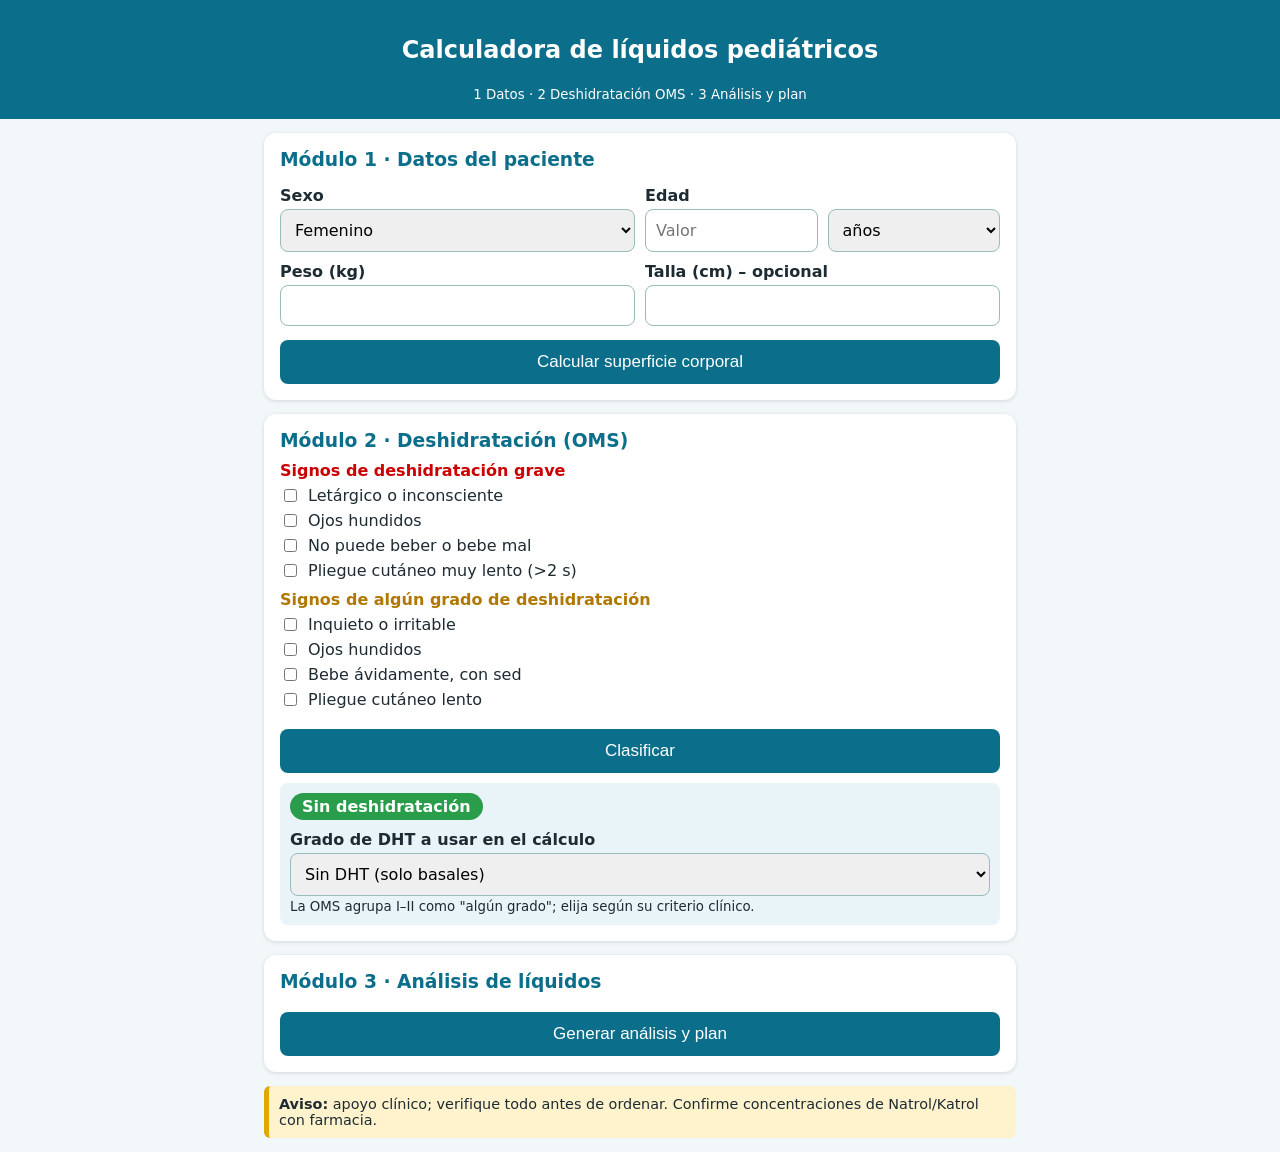
==== index.html @ 1556d532 "Rename index.html.html to index.html" ====
<!DOCTYPE html>
<html lang="es"><head><meta charset="utf-8"><meta name="viewport" content="width=device-width,initial-scale=1">
<title>Líquidos pediátricos por módulos</title>
<style>
:root{--c:#0b6e8a;--bg:#f2f7f9}*{box-sizing:border-box}
body{font-family:system-ui,Arial,sans-serif;background:var(--bg);margin:0;color:#1d2b33}
header{background:var(--c);color:#fff;padding:16px;text-align:center}
main{max-width:780px;margin:auto;padding:14px}
.card{background:#fff;border-radius:12px;padding:16px;margin-bottom:14px;box-shadow:0 1px 4px #0002}
h3{margin:0 0 6px;color:var(--c)}label{display:block;font-weight:600;margin:10px 0 4px}
input,select,textarea{width:100%;padding:10px;border:1px solid #9bb;border-radius:8px;font-size:16px;font-family:inherit}
textarea{min-height:130px}
.row{display:grid;grid-template-columns:1fr 1fr;gap:10px}
button{margin-top:14px;width:100%;padding:12px;background:var(--c);color:#fff;border:0;border-radius:8px;font-size:17px;cursor:pointer}
table{width:100%;border-collapse:collapse;margin-top:8px}td,th{padding:7px;border-bottom:1px solid #dde;text-align:left}
.big{font-size:1.2em;font-weight:700;color:var(--c)}
.chk{display:flex;gap:8px;align-items:center;font-weight:400;margin:6px 0}.chk input{width:auto}
.warn{background:#fff3cd;border-left:5px solid #e0a800;padding:10px;border-radius:6px;margin-top:8px;font-size:.9em}
.alert{background:#fde2e2;border-left:5px solid #c00;padding:10px;border-radius:6px;margin-top:8px}
.res{margin-top:10px;padding:10px;background:#e8f4f8;border-radius:8px}
.pill{display:inline-block;padding:4px 12px;border-radius:20px;color:#fff;font-weight:700}
</style></head><body>
<header><h2>Calculadora de líquidos pediátricos</h2><small>1 Datos · 2 Deshidratación OMS · 3 Análisis y plan</small></header>
<main>
<noscript><div class="alert">JavaScript está desactivado. Abra el archivo en Chrome o Safari.</div></noscript>
<div class="warn" id="js">Si este aviso no desaparece, JavaScript no está corriendo: abra el archivo en Chrome/Safari (no desde la vista previa de WhatsApp o Drive).</div>

<div class="card" id="m1"><h3>Módulo 1 · Datos del paciente</h3>
<div class="row"><div><label>Sexo</label><select id="sexo"><option>Femenino</option><option>Masculino</option></select></div>
<div><label>Edad</label><div class="row"><input id="edad" type="number" min="0" step="any" inputmode="decimal" placeholder="Valor"><select id="uni"><option value="a">años</option><option value="m">meses</option><option value="d">días</option></select></div></div></div>
<div class="row"><div><label>Peso (kg)</label><input id="peso" type="number" step="any" inputmode="decimal"></div>
<div><label>Talla (cm) – opcional</label><input id="talla" type="number" step="any" inputmode="decimal"></div></div>
<button type="button" onclick="m1()">Calcular superficie corporal</button><div id="o1"></div></div>

<div class="card" id="m2"><h3>Módulo 2 · Deshidratación (OMS)</h3>
<label style="color:#c00">Signos de deshidratación grave</label>
<label class="chk"><input type="checkbox" class="g"> Letárgico o inconsciente</label>
<label class="chk"><input type="checkbox" class="g"> Ojos hundidos</label>
<label class="chk"><input type="checkbox" class="g"> No puede beber o bebe mal</label>
<label class="chk"><input type="checkbox" class="g"> Pliegue cutáneo muy lento (&gt;2 s)</label>
<label style="color:#b07800">Signos de algún grado de deshidratación</label>
<label class="chk"><input type="checkbox" class="a"> Inquieto o irritable</label>
<label class="chk"><input type="checkbox" class="a"> Ojos hundidos</label>
<label class="chk"><input type="checkbox" class="a"> Bebe ávidamente, con sed</label>
<label class="chk"><input type="checkbox" class="a"> Pliegue cutáneo lento</label>
<button type="button" onclick="m2()">Clasificar</button><div id="o2"></div></div>

<div class="card" id="m3"><h3>Módulo 3 · Análisis de líquidos</h3>
<button type="button" onclick="m3()">Generar análisis y plan</button><div id="o3"></div></div>

<div class="warn"><b>Aviso:</b> apoyo clínico; verifique todo antes de ordenar. Confirme concentraciones de Natrol/Katrol con farmacia.</div>
</main>
<script>
const $=i=>document.getElementById(i);
const f=(x,d=0)=>x.toLocaleString('es-CO',{maximumFractionDigits:d,minimumFractionDigits:d});
const R=Math.round;
let P={};
const num=id=>parseFloat(String($(id).value).replace(',','.'));
const hs=p=>p<=10?p*100:p<=20?1000+(p-10)*50:1500+(p-20)*20;
function m1(){
 const p=num('peso'),e=num('edad'),t=num('talla');
 if(!(p>0)||!(e>=0)){$('o1').innerHTML='<div class="alert">Ingrese edad y peso válidos.</div>';return false}
 const u=$('uni').value;
 const dias=u==='d'?e:u==='m'?e*30.4375:e*365.25;
 const meses=dias/30.4375;
 const sc=t>0?Math.sqrt(p*t/3600):(p*4+7)/(p+90);
 const edadTxt=f(e,1)+(u==='d'?' días':u==='m'?' meses':' años');
 P={sexo:$('sexo').value,dias,meses,p,sc,edadTxt};
 $('o1').innerHTML='<div class="res">'+P.sexo+' · '+edadTxt+' · '+f(p,2)+' kg<br>Superficie corporal: <span class="big">'+f(sc,2)+' m²</span> <small>('+(t>0?'Mosteller':'(peso×4+7)/(peso+90)')+')</small></div>';
 return true}
function m2(){
 const g=[...document.querySelectorAll('.g')].filter(x=>x.checked).length;
 const a=[...document.querySelectorAll('.a')].filter(x=>x.checked).length;
 let cat,col,sel;
 if(g>=2){cat='Deshidratación grave';col='#c00';sel=3}
 else if(a>=2){cat='Algún grado de deshidratación';col='#e0a800';sel=1}
 else{cat='Sin deshidratación';col='#2a9d4b';sel=0}
 const prev=$('dht')?parseInt($('dht').value):null;
 $('o2').innerHTML='<div class="res"><span class="pill" style="background:'+col+'">'+cat+'</span>'+
 '<label>Grado de DHT a usar en el cálculo</label><select id="dht">'+
 ['Sin DHT (solo basales)','DHT I (leve)','DHT II (moderada)','DHT III (grave)'].map((t,i)=>'<option value="'+i+'"'+(i===sel?' selected':'')+'>'+t+'</option>').join('')+
 '</select><small>La OMS agrupa I–II como "algún grado"; elija según su criterio clínico.</small></div>'}
function soluciones(){
 const d=P.dias,m=P.meses;
 if(d<3)return {nom:'DAD 10 %',txt:'DAD 10 %',bolo:'solución salina 0,9 %'};
 if(d<=28)return {nom:'DAD 10 %',txt:'DAD 10 % 100 cc + Natrol 2 cc + Katrol 1 cc',bolo:'solución salina 0,9 %'};
 if(m<3)return {nom:'DAD 5 %',txt:'DAD 5 % 500 cc + Natrol 10 cc + Katrol 5 cc',bolo:'solución salina 0,9 %'};
 if(m<72)return {nom:'DAD 5 %',txt:'DAD 5 % 500 cc + Natrol 20 cc + Katrol 5 cc',bolo:'solución salina 0,9 %'};
 const s=$('sol6')?$('sol6').value:'Lactato de Ringer';
 return {nom:s,txt:s,bolo:s}}
function m3(){
 if(!m1())return;
 if(!$('dht'))m2();
 const dht=parseInt($('dht').value),p=P.p,sc=P.sc;
 const grande=p>30;
 const basalDia=grande?1500*sc:hs(p);
 const basalH=R(basalDia/24);
 const tabla=p<12?[50,100,150]:[30,60,90];
 const defTot=dht===0?0:(grande?[500,1000,1500][dht-1]*sc:tabla[dht-1]*p);
 const bolo=dht===3?R(20*p):0;
 const defRest=Math.max(defTot-bolo,0);
 const mitad=defRest/2,r8=R(mitad/8),r16=R(mitad/16);
 const v8=r8+basalH,v16=r16+basalH;
 const S=soluciones();
 const sel6=P.meses>=72?'<label>Solución (&gt;6 años)</label><select id="sol6" onchange="m3()"><option'+(S.nom==='Lactato de Ringer'?' selected':'')+'>Lactato de Ringer</option><option'+(S.nom==='SSN 0,9 %'?' selected':'')+'>SSN 0,9 %</option></select>':'';
 let h=sel6+'<div class="res"><b>'+P.sexo+', '+P.edadTxt+', '+f(p,2)+' kg, SC '+f(sc,2)+' m²</b></div>';
 h+='<h4>Cálculo</h4><table><tr><td>Basales ('+(grande?'1.500 × SC':'Holliday-Segar')+')</td><td>'+f(basalDia)+' cc/día → <b>'+basalH+' cc/h</b></td></tr>';
 if(dht>0){
  h+='<tr><td>Déficit total ('+(grande?[500,1000,1500][dht-1]+' × SC':tabla[dht-1]+' cc/kg')+')</td><td><b>'+f(defTot)+' cc</b></td></tr>';
  if(bolo)h+='<tr><td>Bolo (20 cc/kg)</td><td><b>'+bolo+' cc</b> → déficit restante '+f(defRest)+' cc</td></tr>';
  h+='<tr><td>Déficit ÷ 2</td><td>'+f(mitad)+' cc en 8 h (<b>'+r8+'</b> cc/h) y '+f(mitad)+' cc en 16 h (<b>'+r16+'</b> cc/h)</td></tr>'+
  '<tr><td>Basal + déficit</td><td>Primeras 8 h: <b>'+v8+' cc/h</b> · Siguientes 16 h: <b>'+v16+' cc/h</b></td></tr>'}
 h+='</table>';
 const ini=bolo?'Administrar bolo de '+bolo+' cc de '+S.bolo+' y posteriormente iniciar infusión de ':'Administrar infusión de ';
 let plan=dht===0?'Administrar infusión de '+S.txt+' a razón de '+basalH+' cc/hora (líquidos basales).':ini+S.txt+' a razón de '+v8+' cc/hora las primeras 8 horas y luego continuar a '+v16+' cc/hora las 16 horas restantes.';
 if(P.dias<=28)plan+=' Paciente neonato: vigilar glucometría y balance hídrico.';
 h+='<h4>Plan (copiar y pegar)</h4><textarea id="plan">'+plan+'</textarea><button type="button" onclick="cp()">Copiar plan</button>';
 if(P.dias<=28)h+='<div class="alert">Neonato: ajuste individualmente la tabla de déficit y los volúmenes.</div>';
 if(!grande&&p>=11.5&&p<=12.5)h+='<div class="alert">Peso cercano a 12 kg: verifique qué columna aplica. Se usó '+(p<12?'&lt;12 kg':'&gt;12 kg')+'.</div>';
 $('o3').innerHTML=h}
function cp(){const t=$('plan');t.select();try{navigator.clipboard.writeText(t.value)}catch(e){document.execCommand('copy')}}
window.addEventListener('load',()=>{$('js').style.display='none';m2()});
</script></body></html>
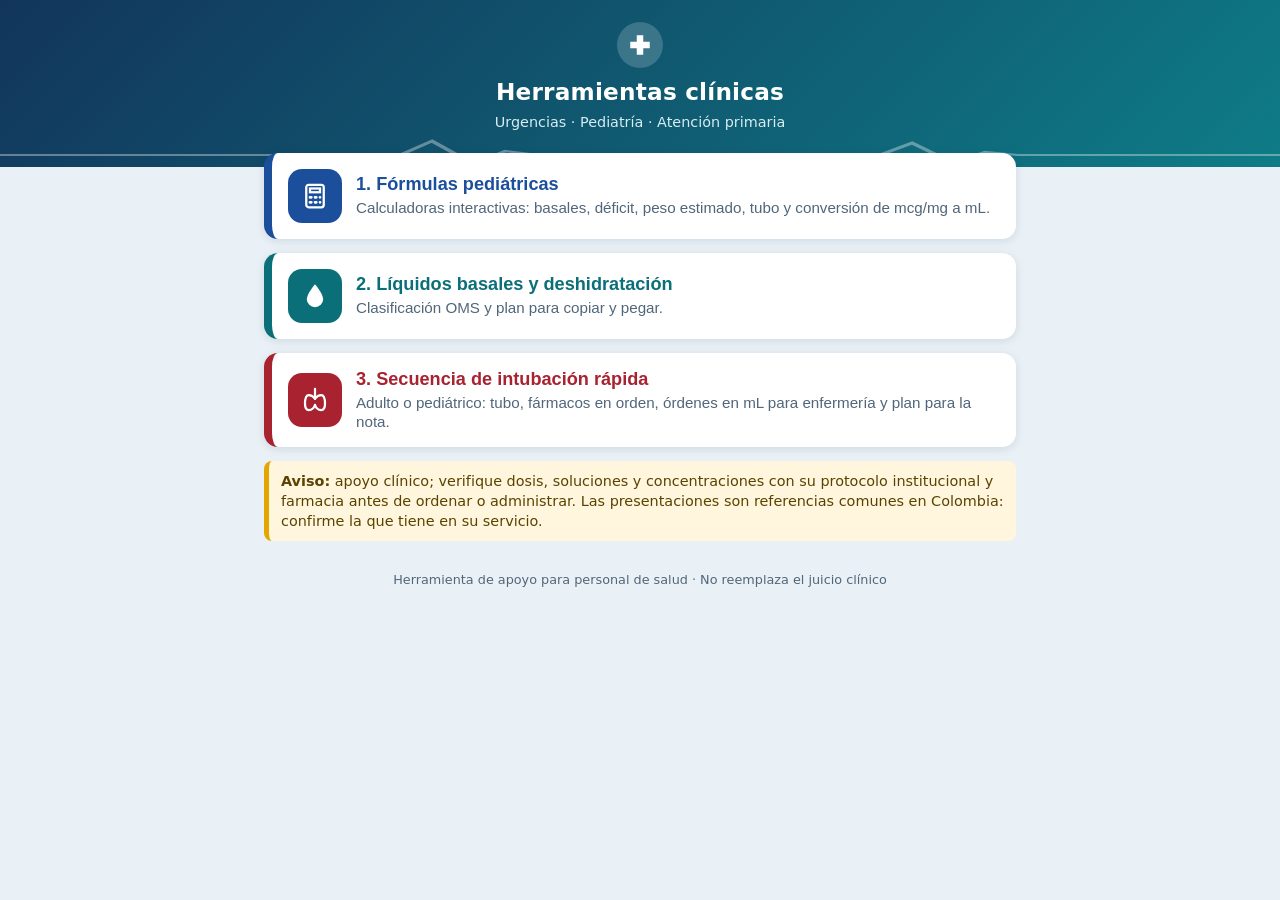
==== commit ad1eba13: "Nueva versión: inicio por módulos, fórmulas interactivas, secuencia de intubación rápida con órdenes" ====
--- a/index.html
+++ b/index.html
@@ -1,38 +1,111 @@
 <!DOCTYPE html>
 <html lang="es"><head><meta charset="utf-8"><meta name="viewport" content="width=device-width,initial-scale=1">
-<title>Líquidos pediátricos por módulos</title>
+<title>Herramientas clínicas · Urgencias</title>
 <style>
-:root{--c:#0b6e8a;--bg:#f2f7f9}*{box-sizing:border-box}
-body{font-family:system-ui,Arial,sans-serif;background:var(--bg);margin:0;color:#1d2b33}
-header{background:var(--c);color:#fff;padding:16px;text-align:center}
-main{max-width:780px;margin:auto;padding:14px}
-.card{background:#fff;border-radius:12px;padding:16px;margin-bottom:14px;box-shadow:0 1px 4px #0002}
-h3{margin:0 0 6px;color:var(--c)}label{display:block;font-weight:600;margin:10px 0 4px}
-input,select,textarea{width:100%;padding:10px;border:1px solid #9bb;border-radius:8px;font-size:16px;font-family:inherit}
+:root{--c:#12355b;--c2:#0e7c86;--ink:#16293b;--mut:#51667a;--line:#d9e4ec;--bg:#eaf1f6}
+body.t-home{--c:#12355b;--c2:#0e7c86}
+body.t-formulas{--c:#1b4f9c;--c2:#2f8fd6}
+body.t-liquidos{--c:#0b6f7a;--c2:#17a8a2}
+body.t-sir{--c:#a82230;--c2:#dc4a3f}
+*{box-sizing:border-box}
+body{font-family:system-ui,-apple-system,"Segoe UI",Roboto,Arial,sans-serif;background:var(--bg);margin:0;color:var(--ink);line-height:1.4}
+header{position:relative;overflow:hidden;background:linear-gradient(135deg,var(--c) 0%,var(--c2) 100%);color:#fff;padding:22px 16px 34px;text-align:center;transition:background .3s}
+header h2{margin:0;font-size:1.45em;letter-spacing:.2px}
+header .sub{display:block;margin-top:4px;color:#d7ecf3;font-size:.9em}
+header .logo{display:inline-flex;align-items:center;justify-content:center;width:46px;height:46px;border-radius:50%;background:rgba(255,255,255,.18);margin-bottom:8px}
+header svg.ecg{position:absolute;left:0;right:0;bottom:0;width:100%;height:30px;opacity:.35}
+main{max-width:780px;margin:-14px auto 0;padding:0 14px 24px;position:relative}
+.card{background:#fff;border-radius:14px;padding:16px;margin-bottom:14px;box-shadow:0 2px 10px #12355b1a;border-top:4px solid var(--c)}
+h3{margin:0 0 8px;color:var(--c);font-size:1.12em}h4{margin:16px 0 6px;color:var(--c);border-bottom:2px solid var(--line);padding-bottom:4px}
+label{display:block;font-weight:600;margin:10px 0 4px;font-size:.93em;color:var(--ink)}
+input,select,textarea{width:100%;padding:11px;border:1.5px solid #b9cad8;border-radius:10px;font-size:16px;font-family:inherit;background:#fbfdff;color:var(--ink)}
+input:focus,select:focus,textarea:focus{outline:none;border-color:var(--c2);box-shadow:0 0 0 3px #17a8a233}
 textarea{min-height:130px}
 .row{display:grid;grid-template-columns:1fr 1fr;gap:10px}
-button{margin-top:14px;width:100%;padding:12px;background:var(--c);color:#fff;border:0;border-radius:8px;font-size:17px;cursor:pointer}
-table{width:100%;border-collapse:collapse;margin-top:8px}td,th{padding:7px;border-bottom:1px solid #dde;text-align:left}
+button{margin-top:14px;width:100%;padding:13px;background:linear-gradient(135deg,var(--c),var(--c2));color:#fff;border:0;border-radius:10px;font-size:16.5px;font-weight:600;cursor:pointer;box-shadow:0 2px 6px #0003}
+button:active{transform:translateY(1px)}
+button.back{background:#fff;color:var(--c);border:2px solid var(--c);margin:0 0 12px;box-shadow:none;font-weight:600}
+table{width:100%;border-collapse:collapse;margin-top:8px;font-size:.96em}td,th{padding:8px;border-bottom:1px solid var(--line);text-align:left;vertical-align:top}
+tr:nth-child(even) td{background:#f6fafd}th{background:#eef4f9;color:var(--c)}
 .big{font-size:1.2em;font-weight:700;color:var(--c)}
 .chk{display:flex;gap:8px;align-items:center;font-weight:400;margin:6px 0}.chk input{width:auto}
-.warn{background:#fff3cd;border-left:5px solid #e0a800;padding:10px;border-radius:6px;margin-top:8px;font-size:.9em}
-.alert{background:#fde2e2;border-left:5px solid #c00;padding:10px;border-radius:6px;margin-top:8px}
-.res{margin-top:10px;padding:10px;background:#e8f4f8;border-radius:8px}
-.pill{display:inline-block;padding:4px 12px;border-radius:20px;color:#fff;font-weight:700}
-</style></head><body>
-<header><h2>Calculadora de líquidos pediátricos</h2><small>1 Datos · 2 Deshidratación OMS · 3 Análisis y plan</small></header>
+.warn{background:#fff6dd;border-left:5px solid #e3a600;padding:10px 12px;border-radius:8px;margin-top:8px;font-size:.9em;color:#5a4300}
+.alert{background:#fde8e8;border-left:5px solid #c62828;padding:10px 12px;border-radius:8px;margin-top:8px}
+.res{margin-top:10px;padding:11px;background:#eaf3f9;background:color-mix(in srgb,var(--c) 7%,white);border:1px solid var(--line);border-radius:10px}
+.pill{display:inline-block;padding:4px 12px;border-radius:20px;color:#fff;font-weight:700;letter-spacing:.3px}
+.view{display:none}.view.on{display:block}
+.tile{display:flex;gap:14px;align-items:center;width:100%;text-align:left;background:#fff;color:var(--ink);border:0;border-radius:14px;padding:16px;margin:0 0 14px;box-shadow:0 2px 10px #12355b1f;border-left:8px solid var(--tc)}
+.tile .ic{flex:0 0 54px;height:54px;border-radius:14px;background:var(--tc);display:flex;align-items:center;justify-content:center}
+.tile b{display:block;font-size:1.1em;color:var(--tc);margin-bottom:3px}.tile span{font-size:.92em;color:var(--mut);font-weight:400}
+.tile.t1{--tc:#1b4f9c}.tile.t2{--tc:#0b6f7a}.tile.t3{--tc:#a82230}
+.drug{border:1.5px solid var(--line);border-radius:12px;padding:12px;margin:10px 0;background:#fcfeff}
+.ml{font-size:1.15em;font-weight:700;color:var(--c)}
+.ord{margin-top:6px;padding:9px 10px;background:#fff;border-left:4px solid var(--c2);border-radius:8px;font-size:.95em;box-shadow:0 1px 3px #0001}
+.refs{font-size:.88em;color:#345}.refs li{margin-bottom:6px}
+small{color:var(--mut)}.out{margin-top:8px}
+footer{text-align:center;color:var(--mut);font-size:.8em;padding:6px 14px 22px}
+</style></head><body class="t-home">
+<header>
+<div class="logo"><svg width="26" height="26" viewBox="0 0 24 24" fill="#fff"><path d="M9 3h6v6h6v6h-6v6H9v-6H3V9h6z"/></svg></div>
+<h2>Herramientas clínicas</h2><span class="sub">Urgencias · Pediatría · Atención primaria</span>
+<svg class="ecg" viewBox="0 0 400 30" preserveAspectRatio="none"><path d="M0 18 H110 L125 18 L135 4 L148 27 L158 14 L168 18 H260 L275 18 L285 6 L298 26 L308 15 L318 18 H400" fill="none" stroke="#fff" stroke-width="2"/></svg>
+</header>
 <main>
 <noscript><div class="alert">JavaScript está desactivado. Abra el archivo en Chrome o Safari.</div></noscript>
-<div class="warn" id="js">Si este aviso no desaparece, JavaScript no está corriendo: abra el archivo en Chrome/Safari (no desde la vista previa de WhatsApp o Drive).</div>
-
-<div class="card" id="m1"><h3>Módulo 1 · Datos del paciente</h3>
+<div class="warn" id="js">Si este aviso no desaparece, JavaScript no está corriendo: abra el enlace en Chrome/Safari (no desde la vista previa de WhatsApp o Drive).</div>
+<div class="view on" id="v-home">
+<button class="tile t1" type="button" onclick="ir('formulas')"><div class="ic"><svg width="30" height="30" viewBox="0 0 24 24" fill="none" stroke="#fff" stroke-width="1.8"><rect x="5" y="3" width="14" height="18" rx="2"/><rect x="8" y="6" width="8" height="3"/><path d="M8 13h1M12 13h1M16 13h0M8 17h1M12 17h1M16 17h0" stroke-linecap="round" stroke-width="2.2"/></svg></div><div><b>1. Fórmulas pediátricas</b><span>Calculadoras interactivas: basales, déficit, peso estimado, tubo y conversión de mcg/mg a mL.</span></div></button>
+<button class="tile t2" type="button" onclick="ir('liquidos')"><div class="ic"><svg width="30" height="30" viewBox="0 0 24 24" fill="#fff"><path d="M12 2.5C12 2.5 5.5 10 5.5 14.5a6.5 6.5 0 0013 0C18.5 10 12 2.5 12 2.5z"/></svg></div><div><b>2. Líquidos basales y deshidratación</b><span>Clasificación OMS y plan para copiar y pegar.</span></div></button>
+<button class="tile t3" type="button" onclick="ir('sir')"><div class="ic"><svg width="30" height="30" viewBox="0 0 24 24" fill="none" stroke="#fff" stroke-width="1.8" stroke-linecap="round"><path d="M12 3v8"/><path d="M12 11c-1-1.5-3-3-5-3-2 0-3 3-3 7 0 3 1 5 3 5 2 0 4-1 5-4"/><path d="M12 11c1-1.5 3-3 5-3 2 0 3 3 3 7 0 3-1 5-3 5-2 0-4-1-5-4"/></svg></div><div><b>3. Secuencia de intubación rápida</b><span>Adulto o pediátrico: tubo, fármacos en orden, órdenes en mL para enfermería y plan para la nota.</span></div></button>
+</div>
+
+<div class="view" id="v-formulas">
+<button class="back" type="button" onclick="ir('home')">← Volver al inicio</button>
+
+<div class="card"><h3>Líquidos basales y superficie corporal</h3>
+<p><small>Holliday-Segar hasta 30 kg; más de 30 kg: 1.500 × SCT ÷ 24. SCT: Mosteller con talla; sin talla (peso×4+7)/(peso+90).</small></p>
+<div class="row"><div><label>Peso (kg)</label><input id="f1_p" type="number" step="any" inputmode="decimal" oninput="fBas()"></div>
+<div><label>Talla (cm) – opcional</label><input id="f1_t" type="number" step="any" inputmode="decimal" oninput="fBas()"></div></div>
+<div class="out" id="f1_o"></div></div>
+
+<div class="card"><h3>Déficit por deshidratación</h3>
+<p><small>Menos de 12 kg: 50/100/150 cc/kg. 12 a 30 kg: 30/60/90 cc/kg. Más de 30 kg: 500/1.000/1.500 × SCT. DHT III: bolo 20 cc/kg que se resta del déficit.</small></p>
+<div class="row"><div><label>Peso (kg)</label><input id="f2_p" type="number" step="any" inputmode="decimal" oninput="fDef()"></div>
+<div><label>Grado</label><select id="f2_d" onchange="fDef()"><option value="1">DHT I</option><option value="2">DHT II</option><option value="3">DHT III</option></select></div></div>
+<label>Talla (cm) – opcional, solo para más de 30 kg</label><input id="f2_t" type="number" step="any" inputmode="decimal" oninput="fDef()">
+<div class="out" id="f2_o"></div></div>
+
+<div class="card"><h3>Peso estimado por edad</h3>
+<p><small>(Edad en años × 3) + 3. Es solo una estimación: pese al paciente apenas sea posible.</small></p>
+<label>Edad (años)</label><input id="f3_e" type="number" step="any" inputmode="decimal" oninput="fPeso()">
+<div class="out" id="f3_o"></div></div>
+
+<div class="card"><h3>Tubo endotraqueal pediátrico</h3>
+<p><small>Neonato a 6 meses: 3,5 (con balón 3,0). 6 a 18 meses: 4,0 (con balón 3,5). Mayores: sin balón edad/4 + 4; con balón edad/4 + 3 (menores de 2 años) o + 3,5. Profundidad: DI × 3.</small></p>
+<div class="row"><div><label>Edad</label><div class="row"><input id="f4_e" type="number" step="any" inputmode="decimal" oninput="fTubo()"><select id="f4_u" onchange="fTubo()"><option value="a">años</option><option value="m">meses</option><option value="d">días</option></select></div></div>
+<div><label>Peso (kg) – opcional</label><input id="f4_p" type="number" step="any" inputmode="decimal" oninput="fTubo()"></div></div>
+<div class="out" id="f4_o"></div></div>
+
+<div class="card"><h3>Convertidor: dosis a mL</h3>
+<p><small>1 mg = 1.000 mcg · 1 g = 1.000 mg · 1 % = 10 mg/mL. Escriba la dosis que necesita y lo que dice la ampolla.</small></p>
+<label>Dosis a administrar</label>
+<div class="row"><input id="f5_c" type="number" step="any" inputmode="decimal" oninput="fConv()"><select id="f5_cu" onchange="fConv()"><option value="mcg">mcg</option><option value="mg" selected>mg</option><option value="g">g</option></select></div>
+<label>La ampolla o frasco contiene</label>
+<div class="row"><div class="row"><input id="f5_t" type="number" step="any" inputmode="decimal" oninput="fConv()"><select id="f5_tu" onchange="fConv()"><option value="mcg">mcg</option><option value="mg" selected>mg</option><option value="g">g</option></select></div>
+<div><input id="f5_v" type="number" step="any" inputmode="decimal" placeholder="en cuántos mL" oninput="fConv()"></div></div>
+<div class="out" id="f5_o"></div></div>
+</div>
+
+<div class="view" id="v-liquidos">
+<button class="back" type="button" onclick="ir('home')">← Volver al inicio</button>
+<div class="card" id="c1"><h3>Módulo 1 · Datos del paciente</h3>
 <div class="row"><div><label>Sexo</label><select id="sexo"><option>Femenino</option><option>Masculino</option></select></div>
 <div><label>Edad</label><div class="row"><input id="edad" type="number" min="0" step="any" inputmode="decimal" placeholder="Valor"><select id="uni"><option value="a">años</option><option value="m">meses</option><option value="d">días</option></select></div></div></div>
 <div class="row"><div><label>Peso (kg)</label><input id="peso" type="number" step="any" inputmode="decimal"></div>
 <div><label>Talla (cm) – opcional</label><input id="talla" type="number" step="any" inputmode="decimal"></div></div>
-<button type="button" onclick="m1()">Calcular superficie corporal</button><div id="o1"></div></div>
-
-<div class="card" id="m2"><h3>Módulo 2 · Deshidratación (OMS)</h3>
+<button type="button" onclick="liq1()">Calcular superficie corporal</button><div id="o1"></div></div>
+
+<div class="card" id="c2"><h3>Módulo 2 · Deshidratación (OMS)</h3>
 <label style="color:#c00">Signos de deshidratación grave</label>
 <label class="chk"><input type="checkbox" class="g"> Letárgico o inconsciente</label>
 <label class="chk"><input type="checkbox" class="g"> Ojos hundidos</label>
@@ -43,55 +116,44 @@
 <label class="chk"><input type="checkbox" class="a"> Ojos hundidos</label>
 <label class="chk"><input type="checkbox" class="a"> Bebe ávidamente, con sed</label>
 <label class="chk"><input type="checkbox" class="a"> Pliegue cutáneo lento</label>
-<button type="button" onclick="m2()">Clasificar</button><div id="o2"></div></div>
-
-<div class="card" id="m3"><h3>Módulo 3 · Análisis de líquidos</h3>
-<button type="button" onclick="m3()">Generar análisis y plan</button><div id="o3"></div></div>
-
-<div class="warn"><b>Aviso:</b> apoyo clínico; verifique todo antes de ordenar. Confirme concentraciones de Natrol/Katrol con farmacia.</div>
+<button type="button" onclick="liq2()">Clasificar</button><div id="o2"></div></div>
+
+<div class="card" id="c3"><h3>Módulo 3 · Análisis de líquidos</h3>
+<button type="button" onclick="liq3()">Generar análisis y plan</button><div id="o3"></div></div>
+</div>
+
+<div class="view" id="v-sir">
+<button class="back" type="button" onclick="ir('home')">← Volver al inicio</button>
+<div class="card"><h3>Secuencia de intubación rápida</h3>
+<div class="row"><div><label>Sexo</label><select id="s_sexo"><option>Femenino</option><option>Masculino</option></select></div>
+<div><label>Edad</label><div class="row"><input id="s_edad" type="number" min="0" step="any" inputmode="decimal" placeholder="Valor"><select id="s_uni"><option value="a">años</option><option value="m">meses</option><option value="d">días</option></select></div></div></div>
+<label>Peso (kg)</label><input id="s_peso" type="number" step="any" inputmode="decimal">
+<button type="button" onclick="sir()">Calcular</button><div id="s_out"></div></div>
+<div class="card refs"><h3>Referencias bibliográficas</h3>
+<ol>
+<li>Romero Manuel O, Pociello Llohan L. Actualización en la secuencia de intubación rápida. Sistema d'Emergències Mèdiques de Catalunya y Hospital Clínic i Provincial de Barcelona.</li>
+<li>Actualizaciones en la secuencia de intubación rápida en anestesia y cuidados críticos. Revisión narrativa de la evidencia 2020-2025.</li>
+<li>Intubación de secuencia rápida: un procedimiento que todo médico debiese conocer. Revisión bibliográfica a propósito de un caso.</li>
+<li>Pérez Perilla P, Moreno Carrillo A, et al. Guía para la secuencia de inducción e intubación rápida en el servicio de emergencias. Univ Med. Vol. 54, n.º 2, pp. 175-198. Pontificia Universidad Javeriana, Bogotá.</li>
+<li>Guardabassi D, Bernal Hinojosa N. Intubación de secuencia rápida en pediatría. Rev Chil Anest. 2025;54(5):523-527. doi:10.25237/revchilanestv54n5-06.</li>
+<li>Reanimación cardiopulmonar avanzada en pediatría. An Pediatr (Barc). 2006. Tamaño y profundidad del tubo endotraqueal en niños.</li>
+<li>Presentaciones comerciales en Colombia y dosis de vecuronio: registros sanitarios y fichas técnicas de los laboratorios. Confirmar siempre la presentación disponible en su servicio.</li>
+</ol></div>
+</div>
+
+<div class="warn"><b>Aviso:</b> apoyo clínico; verifique dosis, soluciones y concentraciones con su protocolo institucional y farmacia antes de ordenar o administrar. Las presentaciones son referencias comunes en Colombia: confirme la que tiene en su servicio.</div>
 </main>
+<footer>Herramienta de apoyo para personal de salud · No reemplaza el juicio clínico</footer>
 <script>
 const $=i=>document.getElementById(i);
 const f=(x,d=0)=>x.toLocaleString('es-CO',{maximumFractionDigits:d,minimumFractionDigits:d});
+const fx=x=>f(x,x>=100?0:x>=10?1:2);
 const R=Math.round;
-let P={};
 const num=id=>parseFloat(String($(id).value).replace(',','.'));
+/*PURE*/
 const hs=p=>p<=10?p*100:p<=20?1000+(p-10)*50:1500+(p-20)*20;
-function m1(){
- const p=num('peso'),e=num('edad'),t=num('talla');
- if(!(p>0)||!(e>=0)){$('o1').innerHTML='<div class="alert">Ingrese edad y peso válidos.</div>';return false}
- const u=$('uni').value;
- const dias=u==='d'?e:u==='m'?e*30.4375:e*365.25;
- const meses=dias/30.4375;
- const sc=t>0?Math.sqrt(p*t/3600):(p*4+7)/(p+90);
- const edadTxt=f(e,1)+(u==='d'?' días':u==='m'?' meses':' años');
- P={sexo:$('sexo').value,dias,meses,p,sc,edadTxt};
- $('o1').innerHTML='<div class="res">'+P.sexo+' · '+edadTxt+' · '+f(p,2)+' kg<br>Superficie corporal: <span class="big">'+f(sc,2)+' m²</span> <small>('+(t>0?'Mosteller':'(peso×4+7)/(peso+90)')+')</small></div>';
- return true}
-function m2(){
- const g=[...document.querySelectorAll('.g')].filter(x=>x.checked).length;
- const a=[...document.querySelectorAll('.a')].filter(x=>x.checked).length;
- let cat,col,sel;
- if(g>=2){cat='Deshidratación grave';col='#c00';sel=3}
- else if(a>=2){cat='Algún grado de deshidratación';col='#e0a800';sel=1}
- else{cat='Sin deshidratación';col='#2a9d4b';sel=0}
- const prev=$('dht')?parseInt($('dht').value):null;
- $('o2').innerHTML='<div class="res"><span class="pill" style="background:'+col+'">'+cat+'</span>'+
- '<label>Grado de DHT a usar en el cálculo</label><select id="dht">'+
- ['Sin DHT (solo basales)','DHT I (leve)','DHT II (moderada)','DHT III (grave)'].map((t,i)=>'<option value="'+i+'"'+(i===sel?' selected':'')+'>'+t+'</option>').join('')+
- '</select><small>La OMS agrupa I–II como "algún grado"; elija según su criterio clínico.</small></div>'}
-function soluciones(){
- const d=P.dias,m=P.meses;
- if(d<3)return {nom:'DAD 10 %',txt:'DAD 10 %',bolo:'solución salina 0,9 %'};
- if(d<=28)return {nom:'DAD 10 %',txt:'DAD 10 % 100 cc + Natrol 2 cc + Katrol 1 cc',bolo:'solución salina 0,9 %'};
- if(m<3)return {nom:'DAD 5 %',txt:'DAD 5 % 500 cc + Natrol 10 cc + Katrol 5 cc',bolo:'solución salina 0,9 %'};
- if(m<72)return {nom:'DAD 5 %',txt:'DAD 5 % 500 cc + Natrol 20 cc + Katrol 5 cc',bolo:'solución salina 0,9 %'};
- const s=$('sol6')?$('sol6').value:'Lactato de Ringer';
- return {nom:s,txt:s,bolo:s}}
-function m3(){
- if(!m1())return;
- if(!$('dht'))m2();
- const dht=parseInt($('dht').value),p=P.p,sc=P.sc;
+const scMost=(p,t)=>t>0?Math.sqrt(p*t/3600):(p*4+7)/(p+90);
+function calcLiq(p,sc,dht){
  const grande=p>30;
  const basalDia=grande?1500*sc:hs(p);
  const basalH=R(basalDia/24);
@@ -100,24 +162,243 @@
  const bolo=dht===3?R(20*p):0;
  const defRest=Math.max(defTot-bolo,0);
  const mitad=defRest/2,r8=R(mitad/8),r16=R(mitad/16);
- const v8=r8+basalH,v16=r16+basalH;
- const S=soluciones();
- const sel6=P.meses>=72?'<label>Solución (&gt;6 años)</label><select id="sol6" onchange="m3()"><option'+(S.nom==='Lactato de Ringer'?' selected':'')+'>Lactato de Ringer</option><option'+(S.nom==='SSN 0,9 %'?' selected':'')+'>SSN 0,9 %</option></select>':'';
+ return {grande,tabla,basalDia,basalH,defTot,bolo,defRest,mitad,r8,r16,v8:r8+basalH,v16:r16+basalH};}
+const r5=x=>Math.floor(x*2+0.5)/2;
+function tuboPed(meses,anios,p){
+ let sin,con=null,tab=true,nota='';
+ if(meses<=6){
+  if(p<1.5){sin=2.5;nota='Prematuro menor de 1.500 g'}
+  else if(p<2.5){sin=3.0;nota='Prematuro o bajo peso (1.500 g hasta término)'}
+  else{sin=3.5;con=3.0}
+ }else if(meses<18){sin=4.0;con=3.5}
+ else{tab=false;sin=anios/4+4;con=anios<2?anios/4+3:anios/4+3.5}
+ return {sin,con,tab,nota};}
+const toMg=(v,u)=>u==='mcg'?v/1000:u==='g'?v*1000:v;
+function convMl(cant,cu,tot,tu,vol){
+ const dMg=toMg(cant,cu),tMg=toMg(tot,tu);
+ if(!(dMg>0)||!(tMg>0)||!(vol>0))return null;
+ const conc=tMg/vol;
+ return {ml:dMg/conc,dMg,conc};}
+const DRUGS=[
+ {id:'fentanilo',n:'Fentanilo',step:1,u:'mcg',via:'IV lento',min:1,max:3,def:2,pres:[['50 mcg/mL (ampolla 100 mcg/2 mL o 500 mcg/10 mL)',50]],nota:'Atenúa la respuesta simpática a la laringoscopia. Administrar lento: riesgo de rigidez torácica. Cuidado en shock.',chk:true},
+ {id:'lidocaina',n:'Lidocaína',step:1,u:'mg',via:'IV en bolo',min:1,max:1.5,def:1,pres:[['2 % = 20 mg/mL (ampolla 5 o 10 mL)',20],['1 % = 10 mg/mL (ampolla 10 mL)',10]],nota:'Opcional; su beneficio es controvertido.'},
+ {id:'atropina',n:'Atropina',step:1,u:'mg',via:'IV en bolo',min:null,max:null,def:'',pres:[['1 mg/mL (ampolla 1 mL)',1]],nota:'Opcional, sobre todo en pediatría (reflejo vagal). Sus documentos no traen dosis: ingrese la de su protocolo.'},
+ {id:'etomidato',n:'Etomidato',step:2,u:'mg',via:'IV en bolo',min:0.1,max:0.3,def:0.3,pres:[['2 mg/mL (20 mg/10 mL)',2]],nota:'Elección en inestabilidad hemodinámica. Puede dar fasciculaciones o trismus.',chk:true},
+ {id:'ketamina',n:'Ketamina',step:2,u:'mg',via:'IV en bolo',min:1,max:2,def:1.5,pres:[['50 mg/mL (500 mg/10 mL)',50]],nota:'Broncodilatador (asma). Aumenta TA y PIC.'},
+ {id:'propofol',n:'Propofol',step:2,u:'mg',via:'IV en bolo',min:1,max:2,def:1.5,pres:[['1 % = 10 mg/mL (10, 20 o 100 mL)',10],['2 % = 20 mg/mL',20]],nota:'Produce hipotensión y depresión miocárdica; cuidado en inestabilidad. Emulsión: no diluir.',nodil:true},
+ {id:'midazolam',n:'Midazolam',step:2,u:'mg',via:'IV en bolo',min:0.1,max:0.2,def:0.1,pres:[['5 mg/mL (15 mg/3 mL)',5],['1 mg/mL (5 mg/5 mL) – verificar',1]],nota:'No se recomienda como único inductor.'},
+ {id:'succinilcolina',n:'Succinilcolina',step:3,u:'mg',via:'IV en bolo',min:1,max:1,def:1,pres:[['50 mg/mL (100 mg/2 mL) – verificar',50]],nota:'Evitar en hiperpotasemia, quemados, síndrome de aplastamiento y enfermedad renal. No repetir dosis.'},
+ {id:'rocuronio',n:'Rocuronio',step:3,u:'mg',via:'IV en bolo',min:1,max:1.2,def:1,pres:[['10 mg/mL (50 mg/5 mL)',10]],nota:'Alternativa a la succinilcolina; efecto más largo. Conservar en nevera (2–8 °C).',chk:true},
+ {id:'vecuronio',n:'Vecuronio',step:3,u:'mg',via:'IV en bolo',min:0.08,max:0.1,def:0.1,pres:[['10 mg/2,5 mL liofilizado (queda a 4 mg/mL)',4,'Reconstituir el frasco de 10 mg con 2,5 mL de agua para inyección (queda a 4 mg/mL)'],['4 mg/1 mL liofilizado (queda a 4 mg/mL)',4,'Reconstituir el frasco de 4 mg con 1 mL de agua para inyección (queda a 4 mg/mL)']],nota:'Inicio más lento (unos 2–3 minutos); efecto prolongado. Desechar lo no usado. Mantenimiento: 0,02–0,03 mg/kg.'}];
+function calcDroga(d,dose,conc,peso,ped){
+ if(!(dose>0))return {err:'Ingrese la dosis'};
+ if(!(conc>0))return {err:'Indique la concentración'};
+ let cant=dose*peso,cap=false;
+ if(ped&&d.id==='etomidato'&&cant>20){cant=20;cap=true}
+ const ml=cant/conc;
+ return {cant,ml,cap,dil:(ml>0&&ml<0.2)?ml*10:null,fuera:(d.min!==null&&(dose<d.min-1e-9||dose>d.max+1e-9))};}
+function ordenTxt(d,r,conc,prep,vf){
+ const fxx=x=>f(x,x>=100?0:x>=10?1:2);
+ const nom=d.n.toLowerCase()+' '+f(conc,Number.isInteger(conc)?0:2)+' '+d.u+'/mL';
+ let t=prep?prep+'. ':'';
+ if(vf>0&&r.ml<vf&&!d.nodil)t+='Cargar '+fxx(r.ml)+' mL de '+nom+' y completar con SSN 0,9 % hasta '+vf+' mL; pasar los '+vf+' mL '+d.via+' (equivale a '+fxx(r.cant)+' '+d.u+').';
+ else t+='Cargar '+fxx(r.ml)+' mL de '+nom+', sin diluir, y pasar '+d.via+' (equivale a '+fxx(r.cant)+' '+d.u+').';
+ return t}
+function tuboTxt(ped,sex,meses,anios,p){
+ if(!ped){const m=sex==='Masculino';return 'tubo orotraqueal con balón DI '+(m?'7,5–8,0':'7,0–7,5')+' mm, profundidad '+(m?'23':'21')+' cm a la comisura labial; tener disponible un tubo 0,5 mm menor'}
+ const t=tuboPed(meses,anios,p);
+ const o=x=>t.tab?f(x,1):(Math.floor(x*2)/2===Math.ceil(x*2)/2?f(x,1):f(Math.floor(x*2)/2,1)+' o '+f(Math.ceil(x*2)/2,1));
+ const d=x=>f(r5(x)*3,1);
+ let s='tubo orotraqueal sin balón DI '+o(t.sin)+' mm (profundidad ≈ '+d(t.sin)+' cm)';
+ if(t.con!==null)s+=' o con balón DI '+o(t.con)+' mm (profundidad ≈ '+d(t.con)+' cm)';
+ return s+'; tener disponible un tubo 0,5 mm menor y otro 0,5 mm mayor'}
+function planTxt(S,items,obs){
+ const fxx=x=>f(x,x>=100?0:x>=10?1:2);
+ let t='Plan rápido de intubación en secuencia (paciente '+S.sex.toLowerCase()+', '+S.edadTxt+', '+f(S.p,1)+' kg'+(obs?', '+obs:'')+'):\n';
+ t+='Preoxigenación: O2 al 100 % durante 3–5 minutos.\n';
+ items.forEach(x=>{t+=x.d.n+': '+fxx(x.dose)+' '+x.d.u+'/kg → '+fxx(x.r.cant)+' '+x.d.u+'. '+x.orden+'\n'});
+ const tm=[];
+ if(items.some(x=>x.d.id==='succinilcolina'))tm.push(['30–60 segundos','succinilcolina']);
+ if(items.some(x=>x.d.id==='rocuronio'))tm.push(['45–60 segundos','rocuronio']);
+ if(items.some(x=>x.d.id==='vecuronio'))tm.push(['2–3 minutos','vecuronio']);
+ if(tm.length===1)t+='Intubar a los '+tm[0][0]+' de administrado el relajante.\n';
+ else if(tm.length>1)t+='Tiempo de intubación tras el relajante: '+tm.map(a=>a[0]+' ('+a[1]+')').join('; ')+'.\n';
+ t+='Tubo: '+S.tubo+'.\n';
+ t+='Tener disponible plan de vía aérea difícil (dispositivo supraglótico y vía aérea quirúrgica); máximo 3 intentos de laringoscopia.\n';
+ t+=S.ped?'Ventilación suave con mascarilla antes de intubar; sin presión cricoidea de rutina.\n':'Sin presión cricoidea de rutina.\n';
+ t+='Confirmar posición con capnografía y auscultación bilateral.';
+ return t}
+const esPediatrico=anios=>anios<18;
+/*ENDPURE*/
+function ir(v){document.querySelectorAll('.view').forEach(x=>x.classList.remove('on'));$('v-'+v).classList.add('on');document.body.className='t-'+v;window.scrollTo(0,0)}
+function edadAnios(id,uid){const e=num(id),u=$(uid).value;return u==='a'?e:u==='m'?e/12:e/365.25}
+function fBas(){
+ const p=num('f1_p'),t=num('f1_t'),o=$('f1_o');
+ if(!(p>0)){o.innerHTML='';return}
+ const sc=scMost(p,t),h=hs(p),s=1500*sc;
+ o.innerHTML='<table><tr><td>Superficie corporal</td><td><b>'+f(sc,2)+' m²</b> <small>('+(t>0?'Mosteller':'sin talla')+')</small></td></tr>'+
+ '<tr><td>Holliday-Segar</td><td>'+f(h)+' cc/día → <b>'+R(h/24)+' cc/h</b></td></tr>'+
+ '<tr><td>1.500 × SCT</td><td>'+f(s)+' cc/día → <b>'+R(s/24)+' cc/h</b></td></tr></table>'+
+ '<small>'+(p>30?'Más de 30 kg: use 1.500 × SCT.':'30 kg o menos: use Holliday-Segar.')+'</small>'}
+function fDef(){
+ const p=num('f2_p'),t=num('f2_t'),d=parseInt($('f2_d').value),o=$('f2_o');
+ if(!(p>0)){o.innerHTML='';return}
+ const sc=scMost(p,t),c=calcLiq(p,sc,d);
+ let h='<table><tr><td>Déficit total</td><td><b>'+f(c.defTot)+' cc</b> ('+(c.grande?[500,1000,1500][d-1]+' × SCT '+f(sc,2):c.tabla[d-1]+' cc/kg')+')</td></tr>';
+ if(c.bolo)h+='<tr><td>Bolo 20 cc/kg</td><td><b>'+c.bolo+' cc</b> → déficit restante '+f(c.defRest)+' cc</td></tr>';
+ h+='<tr><td>Cada mitad</td><td>'+f(c.mitad)+' cc: una en 8 h ('+c.r8+' cc/h) y otra en 16 h ('+c.r16+' cc/h)</td></tr>'+
+ '<tr><td>Más basales ('+c.basalH+' cc/h)</td><td>8 h: <b>'+c.v8+' cc/h</b> · 16 h: <b>'+c.v16+' cc/h</b></td></tr></table>';
+ o.innerHTML=h}
+function fPeso(){
+ const e=num('f3_e'),o=$('f3_o');
+ if(!(e>=0)){o.innerHTML='';return}
+ o.innerHTML='<div class="res">Peso estimado: <span class="big">'+f(e*3+3,1)+' kg</span></div>'}
+function fTubo(){
+ const e=num('f4_e'),pp=num('f4_p'),o=$('f4_o');
+ if(!(e>=0)){o.innerHTML='';return}
+ const an=edadAnios('f4_e','f4_u'),p=pp>0?pp:3;
+ o.innerHTML=tuboHtml(tuboPed(an*12,an,p))+(pp>0?'':'<small>Sin peso: solo importa en menores de 6 meses (se asumió 3 kg).</small>')}
+function fConv(){
+ const c=num('f5_c'),t=num('f5_t'),v=num('f5_v'),o=$('f5_o');
+ const r=convMl(c,$('f5_cu').value,t,$('f5_tu').value,v);
+ if(!r){o.innerHTML='';return}
+ o.innerHTML='<div class="res">Cargar <span class="big">'+fx(r.ml)+' mL</span><br><small>Dosis '+fx(r.dMg)+' mg ('+fx(r.dMg*1000)+' mcg) · concentración '+fx(r.conc)+' mg/mL ('+fx(r.conc*1000)+' mcg/mL)</small></div>'+
+ (r.ml<0.2?'<div class="warn">Volumen muy pequeño: diluya 1 mL de la ampolla con 9 mL de SSN 0,9 % (1:10) y administre '+fx(r.ml*10)+' mL.</div>':'')}
+function tuboHtml(t){
+ const fmt=x=>t.tab?f(x,1)+' mm':f(x,2)+' mm → usar '+(Math.floor(x*2)/2===Math.ceil(x*2)/2?f(x,1):f(Math.floor(x*2)/2,1)+' o '+f(Math.ceil(x*2)/2,1))+' mm';
+ const dep=x=>f(r5(x)*3,1)+' cm';
+ let h='<table><tr><td>Sin balón (DI)</td><td><b>'+fmt(t.sin)+'</b><br><small>Profundidad ≈ '+dep(t.sin)+' (DI × 3)</small></td></tr>';
+ if(t.con!==null)h+='<tr><td>Con balón (DI)</td><td><b>'+fmt(t.con)+'</b><br><small>Profundidad ≈ '+dep(t.con)+' (DI × 3)</small></td></tr>';
+ if(t.nota)h+='<tr><td>Nota</td><td>'+t.nota+'</td></tr>';
+ h+='<tr><td>Reserva</td><td>Un tubo 0,5 mm menor y otro 0,5 mm mayor</td></tr></table><small>Confirme con visualización, auscultación bilateral y capnografía.</small>';
+ return h}
+let P={};
+function liq1(){
+ const e=num('edad'),t=num('talla'),p=num('peso'),u=$('uni').value;
+ if(!(p>0)||!(e>=0)){$('o1').innerHTML='<div class="alert">Ingrese edad y peso válidos.</div>';return false}
+ const dias=u==='d'?e:u==='m'?e*30.4375:e*365.25;
+ const meses=dias/30.4375;
+ const sc=scMost(p,t);
+ const edadTxt=f(e,1)+(u==='d'?' días':u==='m'?' meses':' años');
+ P={sexo:$('sexo').value,dias,meses,p,sc,edadTxt};
+ $('o1').innerHTML='<div class="res">'+P.sexo+' · '+edadTxt+' · '+f(p,2)+' kg<br>Superficie corporal: <span class="big">'+f(sc,2)+' m²</span> <small>('+(t>0?'Mosteller':'(peso×4+7)/(peso+90)')+')</small></div>';
+ return true}
+function liq2(){
+ const g=[...document.querySelectorAll('.g')].filter(x=>x.checked).length;
+ const a=[...document.querySelectorAll('.a')].filter(x=>x.checked).length;
+ let cat,col,sel;
+ if(g>=2){cat='Deshidratación grave';col='#c62828';sel=3}
+ else if(a>=2){cat='Algún grado de deshidratación';col='#e08a00';sel=1}
+ else{cat='Sin deshidratación';col='#2a9d4b';sel=0}
+ $('o2').innerHTML='<div class="res"><span class="pill" style="background:'+col+'">'+cat+'</span>'+
+ '<label>Grado de DHT a usar en el cálculo</label><select id="dht">'+
+ ['Sin DHT (solo basales)','DHT I (leve)','DHT II (moderada)','DHT III (grave)'].map((t,i)=>'<option value="'+i+'"'+(i===sel?' selected':'')+'>'+t+'</option>').join('')+
+ '</select><small>La OMS agrupa I–II como "algún grado"; elija según su criterio clínico.</small></div>'}
+function liqSol(){
+ const d=P.dias,m=P.meses;
+ if(d<3)return {nom:'DAD 10 %',txt:'DAD 10 %',bolo:'solución salina 0,9 %'};
+ if(d<=28)return {nom:'DAD 10 %',txt:'DAD 10 % 100 cc + Natrol 2 cc + Katrol 1 cc',bolo:'solución salina 0,9 %'};
+ if(m<3)return {nom:'DAD 5 %',txt:'DAD 5 % 500 cc + Natrol 10 cc + Katrol 5 cc',bolo:'solución salina 0,9 %'};
+ if(m<72)return {nom:'DAD 5 %',txt:'DAD 5 % 500 cc + Natrol 20 cc + Katrol 5 cc',bolo:'solución salina 0,9 %'};
+ const s=$('sol6')?$('sol6').value:'Lactato de Ringer';
+ return {nom:s,txt:s,bolo:s}}
+function liq3(){
+ if(!liq1())return;
+ if(!$('dht'))liq2();
+ const dht=parseInt($('dht').value),p=P.p,sc=P.sc;
+ const c=calcLiq(p,sc,dht);
+ const S=liqSol();
+ const sel6=P.meses>=72?'<label>Solución (&gt;6 años)</label><select id="sol6" onchange="liq3()"><option'+(S.nom==='Lactato de Ringer'?' selected':'')+'>Lactato de Ringer</option><option'+(S.nom==='SSN 0,9 %'?' selected':'')+'>SSN 0,9 %</option></select>':'';
  let h=sel6+'<div class="res"><b>'+P.sexo+', '+P.edadTxt+', '+f(p,2)+' kg, SC '+f(sc,2)+' m²</b></div>';
- h+='<h4>Cálculo</h4><table><tr><td>Basales ('+(grande?'1.500 × SC':'Holliday-Segar')+')</td><td>'+f(basalDia)+' cc/día → <b>'+basalH+' cc/h</b></td></tr>';
+ h+='<h4>Cálculo</h4><table><tr><td>Basales ('+(c.grande?'1.500 × SC':'Holliday-Segar')+')</td><td>'+f(c.basalDia)+' cc/día → <b>'+c.basalH+' cc/h</b></td></tr>';
  if(dht>0){
-  h+='<tr><td>Déficit total ('+(grande?[500,1000,1500][dht-1]+' × SC':tabla[dht-1]+' cc/kg')+')</td><td><b>'+f(defTot)+' cc</b></td></tr>';
-  if(bolo)h+='<tr><td>Bolo (20 cc/kg)</td><td><b>'+bolo+' cc</b> → déficit restante '+f(defRest)+' cc</td></tr>';
-  h+='<tr><td>Déficit ÷ 2</td><td>'+f(mitad)+' cc en 8 h (<b>'+r8+'</b> cc/h) y '+f(mitad)+' cc en 16 h (<b>'+r16+'</b> cc/h)</td></tr>'+
-  '<tr><td>Basal + déficit</td><td>Primeras 8 h: <b>'+v8+' cc/h</b> · Siguientes 16 h: <b>'+v16+' cc/h</b></td></tr>'}
+  h+='<tr><td>Déficit total ('+(c.grande?[500,1000,1500][dht-1]+' × SC':c.tabla[dht-1]+' cc/kg')+')</td><td><b>'+f(c.defTot)+' cc</b></td></tr>';
+  if(c.bolo)h+='<tr><td>Bolo (20 cc/kg)</td><td><b>'+c.bolo+' cc</b> → déficit restante '+f(c.defRest)+' cc</td></tr>';
+  h+='<tr><td>Déficit ÷ 2</td><td>'+f(c.mitad)+' cc en 8 h (<b>'+c.r8+'</b> cc/h) y '+f(c.mitad)+' cc en 16 h (<b>'+c.r16+'</b> cc/h)</td></tr>'+
+  '<tr><td>Basal + déficit</td><td>Primeras 8 h: <b>'+c.v8+' cc/h</b> · Siguientes 16 h: <b>'+c.v16+' cc/h</b></td></tr>'}
  h+='</table>';
- const ini=bolo?'Administrar bolo de '+bolo+' cc de '+S.bolo+' y posteriormente iniciar infusión de ':'Administrar infusión de ';
- let plan=dht===0?'Administrar infusión de '+S.txt+' a razón de '+basalH+' cc/hora (líquidos basales).':ini+S.txt+' a razón de '+v8+' cc/hora las primeras 8 horas y luego continuar a '+v16+' cc/hora las 16 horas restantes.';
+ const ini=c.bolo?'Administrar bolo de '+c.bolo+' cc de '+S.bolo+' y posteriormente iniciar infusión de ':'Administrar infusión de ';
+ let plan=dht===0?'Administrar infusión de '+S.txt+' a razón de '+c.basalH+' cc/hora (líquidos basales).':ini+S.txt+' a razón de '+c.v8+' cc/hora las primeras 8 horas y luego continuar a '+c.v16+' cc/hora las 16 horas restantes.';
  if(P.dias<=28)plan+=' Paciente neonato: vigilar glucometría y balance hídrico.';
  h+='<h4>Plan (copiar y pegar)</h4><textarea id="plan">'+plan+'</textarea><button type="button" onclick="cp()">Copiar plan</button>';
  if(P.dias<=28)h+='<div class="alert">Neonato: ajuste individualmente la tabla de déficit y los volúmenes.</div>';
- if(!grande&&p>=11.5&&p<=12.5)h+='<div class="alert">Peso cercano a 12 kg: verifique qué columna aplica. Se usó '+(p<12?'&lt;12 kg':'&gt;12 kg')+'.</div>';
  $('o3').innerHTML=h}
 function cp(){const t=$('plan');t.select();try{navigator.clipboard.writeText(t.value)}catch(e){document.execCommand('copy')}}
-window.addEventListener('load',()=>{$('js').style.display='none';m2()});
+let S={};
+const PASOS={1:'Paso 1 · Premedicación (3–5 min antes de la laringoscopia)',2:'Paso 2 · Inducción (elija un sedante)',3:'Paso 3 · Relajación muscular (elija uno; con el paciente ya dormido)'};
+function drugsHtml(){
+ let h='';
+ [1,2,3].forEach(s=>{
+  h+='<h4>'+PASOS[s]+'</h4>';
+  DRUGS.forEach((d,i)=>{ if(d.step!==s)return;
+   const rg=d.min===null?'sin rango en sus documentos':(d.min===d.max?f(d.min,2):f(d.min,2)+'–'+f(d.max,2))+' '+d.u+'/kg';
+   h+='<div class="drug"><label class="chk"><input type="checkbox" id="k_'+i+'" onchange="sirUpd()"'+(d.chk?' checked':'')+'> <b>'+d.n+'</b></label>'+
+   '<div class="row"><div><label>Dosis ('+d.u+'/kg)</label><input id="d_'+i+'" type="number" step="any" inputmode="decimal" value="'+d.def+'" oninput="sirUpd()"><small>Rango de referencia: '+rg+'</small></div>'+
+   '<div><label>Presentación</label><select id="s_'+i+'" onchange="sirUpd()">'+d.pres.map((p,j)=>'<option value="'+j+'">'+p[0]+'</option>').join('')+'<option value="x">Otra concentración…</option></select>'+
+   '<input id="c_'+i+'" type="number" step="any" inputmode="decimal" placeholder="'+d.u+' por mL" style="display:none;margin-top:6px" oninput="sirUpd()">'+
+   (d.nodil?'':'<label>Jeringa para enfermería</label><select id="v_'+i+'" onchange="sirUpd()"><option value="0">Sin diluir</option><option value="5">Diluir hasta 5 mL</option><option value="10">Diluir hasta 10 mL</option></select>')+
+   '</div></div>'+
+   '<div class="res" id="r_'+i+'"></div><small>'+d.nota+'</small></div>'});
+ });
+ return h}
+function sirCopy(){const t=$('s_plan');t.select();try{navigator.clipboard.writeText(t.value)}catch(e){document.execCommand('copy')}}
+function sirUpd(){
+ const items=[];
+ DRUGS.forEach((d,i)=>{
+  const sel=$('s_'+i).value;
+  $('c_'+i).style.display=sel==='x'?'block':'none';
+  const conc=sel==='x'?num('c_'+i):d.pres[parseInt(sel)][1];
+  const prep=sel==='x'?'':(d.pres[parseInt(sel)][2]||'');
+  const vf=$('v_'+i)?parseFloat($('v_'+i).value):0;
+  const r=calcDroga(d,num('d_'+i),conc,S.p,S.ped);
+  const box=$('r_'+i);
+  if(r.err){box.innerHTML='<small>'+r.err+'</small>';return}
+  r.orden=ordenTxt(d,r,conc,prep,vf);
+  box.innerHTML='Dosis: <b>'+fx(r.cant)+' '+d.u+'</b>'+(r.cap?' (limitado a 20 mg)':'')+' → <span class="ml">'+fx(r.ml)+' mL</span>'+
+   '<div class="ord"><b>Orden para enfermería:</b> '+r.orden+'</div>'+
+   (r.dil&&vf===0&&!d.nodil?'<small>Volumen muy pequeño: conviene diluir (elija "Diluir hasta 5 mL").</small><br>':'')+
+   (vf>0&&r.ml>=vf&&!d.nodil?'<small style="color:#b00">El volumen supera '+vf+' mL: se deja sin diluir.</small><br>':'')+
+   (r.fuera?'<small style="color:#b00">Dosis fuera del rango de referencia.</small>':'');
+  if($('k_'+i).checked)items.push({d,r,orden:r.orden,step:d.step,dose:num('d_'+i)});
+ });
+ let h='';
+ if(items.length){
+  h='<h3>Órdenes para enfermería, en este orden</h3><ol>'+items.map(x=>'<li><b>'+x.d.n+':</b> '+fx(x.r.cant)+' '+x.d.u+' = <span class="ml">'+fx(x.r.ml)+' mL</span><div class="ord">'+x.orden+'</div></li>').join('')+'</ol><small>Lave la vía con SSN 0,9 % entre fármacos. Marque o desmarque para armar su secuencia.</small>';
+ }else h='<small>Marque los fármacos que usará para ver las órdenes.</small>';
+ $('s_sum').innerHTML=h;
+ if(!S.edit&&$('s_plan'))$('s_plan').value=planTxt(S,items,($('s_obs').value||'').trim())}
+function sir(){
+ const e=num('s_edad'),p=num('s_peso'),u=$('s_uni').value,sex=$('s_sexo').value;
+ const o=$('s_out');
+ if(!(p>0)||!(e>=0)){o.innerHTML='<div class="alert">Ingrese edad y peso válidos.</div>';return}
+ const anios=u==='a'?e:u==='m'?e/12:e/365.25;
+ const meses=anios*12;
+ const ped=esPediatrico(anios);
+ const edadTxt=f(e,1)+(u==='d'?' días':u==='m'?' meses':' años');
+ S={p,ped,sex,edadTxt,edit:false,tubo:tuboTxt(ped,sex,meses,anios,p)};
+ let h='<div class="res"><span class="pill" style="background:'+(ped?'#e08a00':'#12355b')+'">'+(ped?'PACIENTE PEDIÁTRICO':'PACIENTE ADULTO')+'</span><br>'+sex+' · '+edadTxt+' · '+f(p,1)+' kg<br><small>Pediátrico: menor de 18 años. Adulto: 18 años o más.</small></div>';
+ h+='<h4>Tubo orotraqueal</h4>';
+ if(!ped){
+  const m=sex==='Masculino';
+  h+='<table><tr><td>Con balón (DI)</td><td><b>'+(m?'7,5–8,0':'7,0–7,5')+' mm</b></td></tr>'+
+  '<tr><td>Profundidad</td><td><b>'+(m?'23':'21')+' cm</b> a la comisura labial</td></tr>'+
+  '<tr><td>Reserva</td><td>Un tubo 0,5 mm menor</td></tr>'+
+  '<tr><td>Laringoscopio</td><td>Macintosh 3–4 (curva) o Miller 2–3 (recta)</td></tr></table><small>Confirme con visualización, auscultación bilateral y capnografía.</small>';
+ }else h+=tuboHtml(tuboPed(meses,anios,p));
+ h+='<h4>Fármacos en orden y mL a cargar</h4><small>Puede cambiar la dosis, la presentación y la dilución de cada fármaco; los mL y la orden para enfermería se recalculan solos.</small>';
+ h+='<div id="s_sum" class="res"></div>'+drugsHtml();
+ h+='<h4>Plan para la nota (copiar y pegar)</h4><label>Observaciones del paciente (opcional)</label><input id="s_obs" type="text" placeholder="Ej.: parálisis cerebral, asma, sospecha de vía aérea difícil" oninput="S.edit=false;sirUpd()"><textarea id="s_plan" style="margin-top:8px" oninput="S.edit=true"></textarea><button type="button" onclick="sirCopy()">Copiar plan</button><button type="button" class="back" style="margin-top:8px" onclick="S.edit=false;sirUpd()">Regenerar plan con los datos actuales</button><small>El texto se actualiza solo al cambiar dosis, presentación o fármacos. Si lo edita a mano, pulse "Regenerar" para volver al texto automático.</small>';
+ h+='<h4>Etapas de la secuencia</h4><ol>'+
+ '<li><b>Preparación:</b> material, monitorización (TA, SpO2, ECG, capnografía), acceso venoso, plan B y C para vía aérea difícil.</li>'+
+ '<li><b>Preoxigenación:</b> O2 al 100 % durante 3–5 minutos.</li>'+
+ '<li><b>Premedicación:</b> 3–5 minutos antes de la laringoscopia.</li>'+
+ '<li><b>Posición:</b> olfateo; en obesos, rampa (cabecera elevada 25–30°).</li>'+
+ '<li><b>Inducción y relajación:</b> sedante y luego relajante muscular.</li>'+
+ '<li><b>Intubación:</b> máximo 3 intentos; confirmar con capnografía.</li>'+
+ '<li><b>Cuidados posintubación:</b> ventilación protectora (6 mL/kg de peso ideal) y sedoanalgesia.</li></ol>';
+ if(ped)h+='<div class="warn">En pediatría se recomienda la secuencia controlada: ventilación suave con mascarilla antes de intubar, sin presión cricoidea de rutina y con rocuronio como relajante.</div>';
+ else h+='<div class="warn">No se recomienda la presión cricoidea de rutina.</div>';
+ o.innerHTML=h;
+ sirUpd()}
+window.addEventListener('load',()=>{$('js').style.display='none';liq2()});
 </script></body></html>
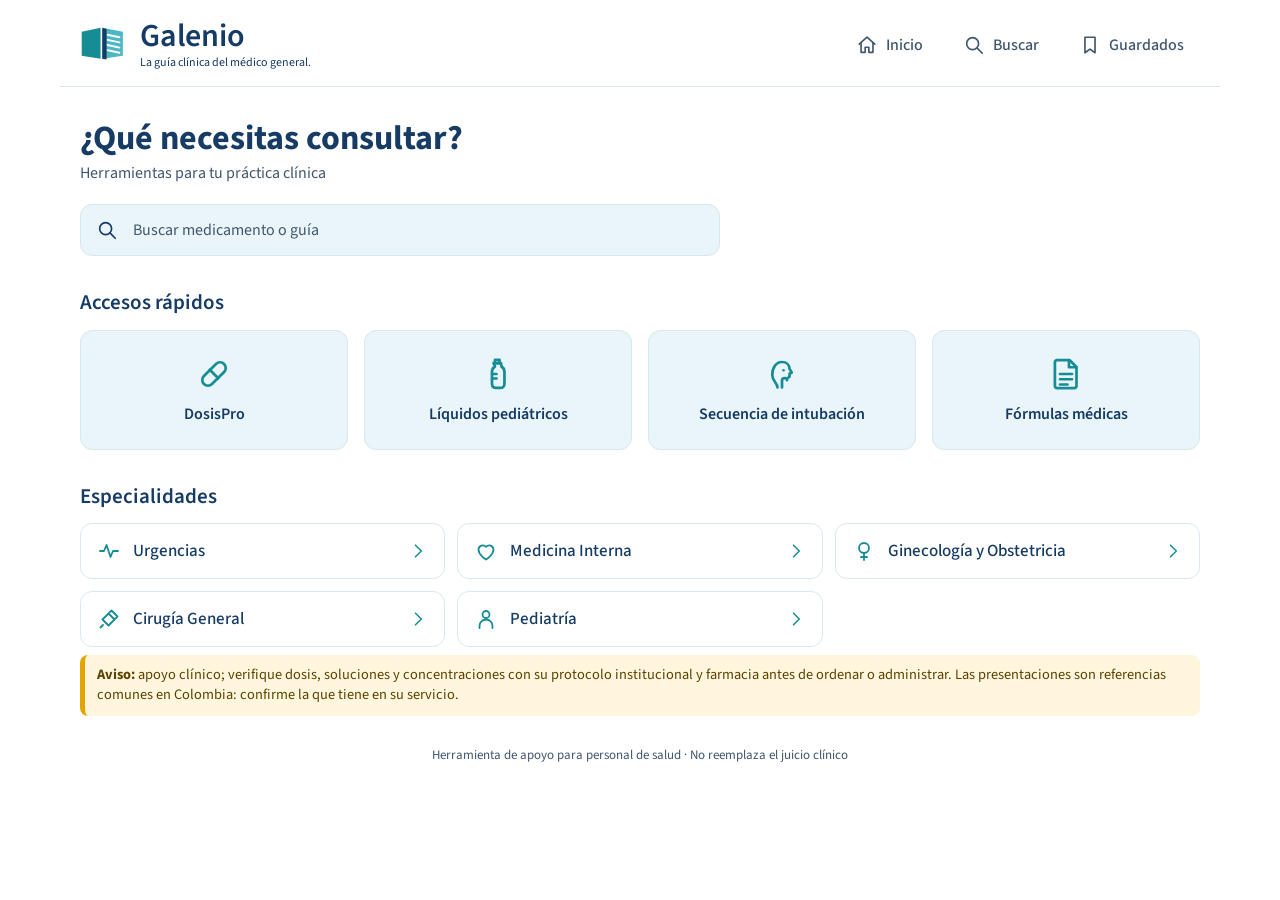
==== commit a42aa5a3: "Galenio: integra el nuevo diseño en index.html (script original intacto)" ====
--- a/index.html
+++ b/index.html
@@ -1,6 +1,6 @@
 <!DOCTYPE html>
-<html lang="es"><head><meta charset="utf-8"><meta name="viewport" content="width=device-width,initial-scale=1">
-<title>Herramientas clínicas · Urgencias</title>
+<html lang="es"><head><meta charset="utf-8"><meta name="viewport" content="width=device-width,initial-scale=1,viewport-fit=cover">
+<title>Galenio · La guía clínica del médico general</title>
 <style>
 :root{--c:#12355b;--c2:#0e7c86;--ink:#16293b;--mut:#51667a;--line:#d9e4ec;--bg:#eaf1f6}
 body.t-home{--c:#12355b;--c2:#0e7c86}
@@ -44,19 +44,81 @@
 .refs{font-size:.88em;color:#345}.refs li{margin-bottom:6px}
 small{color:var(--mut)}.out{margin-top:8px}
 footer{text-align:center;color:var(--mut);font-size:.8em;padding:6px 14px 22px}
-</style></head><body class="t-home">
-<header>
-<div class="logo"><svg width="26" height="26" viewBox="0 0 24 24" fill="#fff"><path d="M9 3h6v6h6v6h-6v6H9v-6H3V9h6z"/></svg></div>
-<h2>Herramientas clínicas</h2><span class="sub">Urgencias · Pediatría · Atención primaria</span>
-<svg class="ecg" viewBox="0 0 400 30" preserveAspectRatio="none"><path d="M0 18 H110 L125 18 L135 4 L148 27 L158 14 L168 18 H260 L275 18 L285 6 L298 26 L308 15 L318 18 H400" fill="none" stroke="#fff" stroke-width="2"/></svg>
-</header>
-<main>
+</style>
+<link rel="preconnect" href="https://fonts.googleapis.com">
+<link rel="preconnect" href="https://fonts.gstatic.com" crossorigin>
+<link rel="stylesheet" href="https://fonts.googleapis.com/css2?family=Source+Sans+3:wght@400;500;600;700&display=swap">
+<link rel="stylesheet" href="galenio.css">
+</head><body>
+<div class="gx-header">
+<a class="gx-brand" href="#" data-nav="home" aria-label="Galenio, inicio">
+<img src="galenio-logo.svg" alt="" width="44" height="38">
+<span><b>Galenio</b><small>La guía clínica del médico general.</small></span>
+</a>
+<nav class="gx-topnav" aria-label="Principal">
+<button type="button" data-nav="home"><svg viewBox="0 0 24 24" fill="none" stroke="currentColor" stroke-width="1.8" stroke-linecap="round" stroke-linejoin="round" aria-hidden="true" focusable="false"><path d="M3.5 11L12 3.5 20.5 11"/><path d="M5.5 9.5V20h4.5v-5.5h4V20h4.5V9.5"/></svg>Inicio</button>
+<button type="button" data-nav="search"><svg viewBox="0 0 24 24" fill="none" stroke="currentColor" stroke-width="1.8" stroke-linecap="round" stroke-linejoin="round" aria-hidden="true" focusable="false"><circle cx="10.5" cy="10.5" r="6.5"/><path d="M15.5 15.5L21 21"/></svg>Buscar</button>
+<button type="button" data-nav="saved"><svg viewBox="0 0 24 24" fill="none" stroke="currentColor" stroke-width="1.8" stroke-linecap="round" stroke-linejoin="round" aria-hidden="true" focusable="false"><path d="M6.5 3.5h11v17L12 16.5l-5.5 4z"/></svg>Guardados</button>
+</nav>
+<button type="button" class="gx-menu-btn" id="gx-menu-btn" aria-label="Abrir menú" aria-expanded="false" aria-controls="gx-menu"><svg viewBox="0 0 24 24" fill="none" stroke="currentColor" stroke-width="1.8" stroke-linecap="round" stroke-linejoin="round" aria-hidden="true" focusable="false"><path d="M4 7h16M4 12h16M4 17h16"/></svg></button>
+<div class="gx-menu" id="gx-menu" hidden>
+<button type="button" data-open="dosispro">DosisPro</button>
+<button type="button" data-open="liquidos">Líquidos pediátricos</button>
+<button type="button" data-open="sir">Secuencia de intubación</button>
+<button type="button" data-open="formulas">Fórmulas médicas</button>
+<button type="button" data-nav="saved">Guardados</button>
+</div>
+</div>
+<main class="gx-main" id="contenido">
 <noscript><div class="alert">JavaScript está desactivado. Abra el archivo en Chrome o Safari.</div></noscript>
 <div class="warn" id="js">Si este aviso no desaparece, JavaScript no está corriendo: abra el enlace en Chrome/Safari (no desde la vista previa de WhatsApp o Drive).</div>
+
 <div class="view on" id="v-home">
-<button class="tile t1" type="button" onclick="ir('formulas')"><div class="ic"><svg width="30" height="30" viewBox="0 0 24 24" fill="none" stroke="#fff" stroke-width="1.8"><rect x="5" y="3" width="14" height="18" rx="2"/><rect x="8" y="6" width="8" height="3"/><path d="M8 13h1M12 13h1M16 13h0M8 17h1M12 17h1M16 17h0" stroke-linecap="round" stroke-width="2.2"/></svg></div><div><b>1. Fórmulas pediátricas</b><span>Calculadoras interactivas: basales, déficit, peso estimado, tubo y conversión de mcg/mg a mL.</span></div></button>
-<button class="tile t2" type="button" onclick="ir('liquidos')"><div class="ic"><svg width="30" height="30" viewBox="0 0 24 24" fill="#fff"><path d="M12 2.5C12 2.5 5.5 10 5.5 14.5a6.5 6.5 0 0013 0C18.5 10 12 2.5 12 2.5z"/></svg></div><div><b>2. Líquidos basales y deshidratación</b><span>Clasificación OMS y plan para copiar y pegar.</span></div></button>
-<button class="tile t3" type="button" onclick="ir('sir')"><div class="ic"><svg width="30" height="30" viewBox="0 0 24 24" fill="none" stroke="#fff" stroke-width="1.8" stroke-linecap="round"><path d="M12 3v8"/><path d="M12 11c-1-1.5-3-3-5-3-2 0-3 3-3 7 0 3 1 5 3 5 2 0 4-1 5-4"/><path d="M12 11c1-1.5 3-3 5-3 2 0 3 3 3 7 0 3-1 5-3 5-2 0-4-1-5-4"/></svg></div><div><b>3. Secuencia de intubación rápida</b><span>Adulto o pediátrico: tubo, fármacos en orden, órdenes en mL para enfermería y plan para la nota.</span></div></button>
+<h1 class="gx-title">¿Qué necesitas consultar?</h1>
+<p class="gx-lead">Herramientas para tu práctica clínica</p>
+<div class="gx-search" role="search">
+<label for="gx-q" class="gx-sr">Buscar medicamento o guía</label>
+<svg viewBox="0 0 24 24" fill="none" stroke="currentColor" stroke-width="1.8" stroke-linecap="round" stroke-linejoin="round" aria-hidden="true" focusable="false"><circle cx="10.5" cy="10.5" r="6.5"/><path d="M15.5 15.5L21 21"/></svg>
+<input id="gx-q" type="search" placeholder="Buscar medicamento o guía" autocomplete="off" enterkeyhint="search" aria-controls="gx-res">
+</div>
+<p class="gx-status" id="gx-status" role="status" aria-live="polite"></p>
+<ul class="gx-results" id="gx-res"></ul>
+
+<h2 class="gx-sec">Accesos rápidos</h2>
+<ul class="gx-grid">
+<li><button type="button" class="gx-card" data-open="dosispro"><svg viewBox="0 0 24 24" fill="none" stroke="currentColor" stroke-width="1.8" stroke-linecap="round" stroke-linejoin="round" aria-hidden="true" focusable="false"><rect x="2.5" y="8.2" width="19" height="7.6" rx="3.8" transform="rotate(-45 12 12)"/><path d="M9.2 9.2l5.6 5.6"/></svg><span>DosisPro</span></button></li>
+<li><button type="button" class="gx-card" data-open="liquidos"><svg viewBox="0 0 24 24" fill="none" stroke="currentColor" stroke-width="1.8" stroke-linecap="round" stroke-linejoin="round" aria-hidden="true" focusable="false"><path d="M10 2.5h3v2.2h-3z"/><path d="M9 4.7h5l.3 2.3a4 4 0 012 3.4v8.3a2.6 2.6 0 01-2.6 2.6h-3.4A2.6 2.6 0 018 18.7v-8.3A4 4 0 0110 7z"/><path d="M8 12h3M8 15h3"/></svg><span>Líquidos pediátricos</span></button></li>
+<li><button type="button" class="gx-card" data-open="sir"><svg viewBox="0 0 24 24" fill="none" stroke="currentColor" stroke-width="1.8" stroke-linecap="round" stroke-linejoin="round" aria-hidden="true" focusable="false"><path d="M9 21c0-3-3.5-4.2-3.5-8.3C5.5 7.8 8 4 12 4c3 0 5 2 5 4.6l1.5 2.4-1.5.8v2l-1 .7"/><path d="M12 21v-4.5c0-1 .8-1.7 1.8-1.7 1 0 1.6.5 1.6 1.3"/><path d="M13 9.5h.01"/></svg><span>Secuencia de intubación</span></button></li>
+<li><button type="button" class="gx-card" data-open="formulas"><svg viewBox="0 0 24 24" fill="none" stroke="currentColor" stroke-width="1.8" stroke-linecap="round" stroke-linejoin="round" aria-hidden="true" focusable="false"><path d="M6 2.8h8.5L19 7.3V20a1.4 1.4 0 01-1.4 1.4H6A1.4 1.4 0 014.6 20V4.2A1.4 1.4 0 016 2.8z"/><path d="M14 3v4.5h4.8M8 12h8M8 15.5h8M8 19h5"/></svg><span>Fórmulas médicas</span></button></li>
+</ul>
+
+<h2 class="gx-sec">Especialidades</h2>
+<ul class="gx-list">
+<li><button type="button" class="gx-row" data-open="esp-urgencias"><svg class="ic" viewBox="0 0 24 24" fill="none" stroke="currentColor" stroke-width="1.8" stroke-linecap="round" stroke-linejoin="round" aria-hidden="true" focusable="false"><path d="M3 12h4l2.5-6 4 12 2.5-6H21"/></svg><span class="tx">Urgencias</span><svg class="chev" viewBox="0 0 24 24" fill="none" stroke="currentColor" stroke-width="1.8" stroke-linecap="round" stroke-linejoin="round" aria-hidden="true" focusable="false"><path d="M9 5l7 7-7 7"/></svg></button></li>
+<li><button type="button" class="gx-row" data-open="esp-interna"><svg class="ic" viewBox="0 0 24 24" fill="none" stroke="currentColor" stroke-width="1.8" stroke-linecap="round" stroke-linejoin="round" aria-hidden="true" focusable="false"><path d="M12 20.5s-7.5-4.6-7.5-10A4.3 4.3 0 0112 7.8a4.3 4.3 0 017.5 2.7c0 5.4-7.5 10-7.5 10z"/></svg><span class="tx">Medicina Interna</span><svg class="chev" viewBox="0 0 24 24" fill="none" stroke="currentColor" stroke-width="1.8" stroke-linecap="round" stroke-linejoin="round" aria-hidden="true" focusable="false"><path d="M9 5l7 7-7 7"/></svg></button></li>
+<li><button type="button" class="gx-row" data-open="esp-gineco"><svg class="ic" viewBox="0 0 24 24" fill="none" stroke="currentColor" stroke-width="1.8" stroke-linecap="round" stroke-linejoin="round" aria-hidden="true" focusable="false"><circle cx="12" cy="9" r="5"/><path d="M12 14v7M9 18h6"/></svg><span class="tx">Ginecología y Obstetricia</span><svg class="chev" viewBox="0 0 24 24" fill="none" stroke="currentColor" stroke-width="1.8" stroke-linecap="round" stroke-linejoin="round" aria-hidden="true" focusable="false"><path d="M9 5l7 7-7 7"/></svg></button></li>
+<li><button type="button" class="gx-row" data-open="esp-cirugia"><svg class="ic" viewBox="0 0 24 24" fill="none" stroke="currentColor" stroke-width="1.8" stroke-linecap="round" stroke-linejoin="round" aria-hidden="true" focusable="false"><path d="M14.5 3.5l6 6-9 9-6-6zM6 18l-2.5 2.5M12 7l5 5"/></svg><span class="tx">Cirugía General</span><svg class="chev" viewBox="0 0 24 24" fill="none" stroke="currentColor" stroke-width="1.8" stroke-linecap="round" stroke-linejoin="round" aria-hidden="true" focusable="false"><path d="M9 5l7 7-7 7"/></svg></button></li>
+<li><button type="button" class="gx-row" data-open="esp-pediatria"><svg class="ic" viewBox="0 0 24 24" fill="none" stroke="currentColor" stroke-width="1.8" stroke-linecap="round" stroke-linejoin="round" aria-hidden="true" focusable="false"><circle cx="12" cy="7.5" r="3.5"/><path d="M5.5 21v-2a6.5 6.5 0 0113 0v2"/></svg><span class="tx">Pediatría</span><svg class="chev" viewBox="0 0 24 24" fill="none" stroke="currentColor" stroke-width="1.8" stroke-linecap="round" stroke-linejoin="round" aria-hidden="true" focusable="false"><path d="M9 5l7 7-7 7"/></svg></button></li>
+</ul>
+</div>
+
+<div class="view" id="v-dosispro">
+<button class="back" type="button" onclick="ir('home')">← Volver al inicio</button>
+<h2 class="gx-vtitle">DosisPro</h2>
+<div class="gx-note"><b>Módulo en preparación</b>Todavía no hay contenido disponible en este acceso.</div>
+</div>
+
+<div class="view" id="v-esp">
+<button class="back" type="button" onclick="ir('home')">← Volver al inicio</button>
+<h2 class="gx-vtitle" id="esp-title"></h2>
+<div class="gx-note"><b>Contenido en preparación</b><span id="esp-txt">Esta especialidad aún no tiene módulos disponibles.</span></div>
+<ul class="gx-list" id="esp-links" style="margin-top:16px"></ul>
+</div>
+
+<div class="view" id="v-saved">
+<button class="back" type="button" onclick="ir('home')">← Volver al inicio</button>
+<h2 class="gx-vtitle">Guardados</h2>
+<div id="saved-body"></div>
 </div>
 
 <div class="view" id="v-formulas">
@@ -144,6 +206,13 @@
 <div class="warn"><b>Aviso:</b> apoyo clínico; verifique dosis, soluciones y concentraciones con su protocolo institucional y farmacia antes de ordenar o administrar. Las presentaciones son referencias comunes en Colombia: confirme la que tiene en su servicio.</div>
 </main>
 <footer>Herramienta de apoyo para personal de salud · No reemplaza el juicio clínico</footer>
+<nav class="gx-nav" aria-label="Principal">
+<ul>
+<li><button type="button" data-nav="home" aria-current="page"><svg viewBox="0 0 24 24" fill="none" stroke="currentColor" stroke-width="1.8" stroke-linecap="round" stroke-linejoin="round" aria-hidden="true" focusable="false"><path d="M3.5 11L12 3.5 20.5 11"/><path d="M5.5 9.5V20h4.5v-5.5h4V20h4.5V9.5"/></svg><span>Inicio</span></button></li>
+<li><button type="button" data-nav="search"><svg viewBox="0 0 24 24" fill="none" stroke="currentColor" stroke-width="1.8" stroke-linecap="round" stroke-linejoin="round" aria-hidden="true" focusable="false"><circle cx="10.5" cy="10.5" r="6.5"/><path d="M15.5 15.5L21 21"/></svg><span>Buscar</span></button></li>
+<li><button type="button" data-nav="saved"><svg viewBox="0 0 24 24" fill="none" stroke="currentColor" stroke-width="1.8" stroke-linecap="round" stroke-linejoin="round" aria-hidden="true" focusable="false"><path d="M6.5 3.5h11v17L12 16.5l-5.5 4z"/></svg><span>Guardados</span></button></li>
+</ul>
+</nav>
 <script>
 const $=i=>document.getElementById(i);
 const f=(x,d=0)=>x.toLocaleString('es-CO',{maximumFractionDigits:d,minimumFractionDigits:d});
@@ -401,4 +470,6 @@
  o.innerHTML=h;
  sirUpd()}
 window.addEventListener('load',()=>{$('js').style.display='none';liq2()});
-</script></body></html>
+</script>
+<script src="galenio.js"></script>
+</body></html>
--- a/galenio.css
+++ b/galenio.css
@@ -0,0 +1,115 @@
+/* ===== Galenio · galenio.css (cargar DESPUÉS del <style> original) ===== */
+:root{
+--color-primary:#163B65;--color-secondary:#168C95;--color-background:#FFFFFF;--color-surface:#EAF5FA;
+--color-text:#163B65;--color-text-secondary:#40566E;--color-border:#D9E7EE;--color-danger:#B42318;
+--radius-card:12px;--radius-input:12px;
+--space-1:4px;--space-2:8px;--space-3:12px;--space-4:16px;--space-5:20px;--space-6:24px;--space-8:32px;
+--nav-h:64px}
+body,body[class]{--c:var(--color-primary);--c2:var(--color-secondary);--ink:var(--color-text);--mut:var(--color-text-secondary);--line:var(--color-border);
+background:var(--color-background);color:var(--color-text);font-family:"Source Sans 3",sans-serif;font-weight:400;line-height:1.4;
+padding-bottom:calc(var(--nav-h) + env(safe-area-inset-bottom))}
+input,select,textarea,button{font-family:inherit}
+.gx-sr{position:absolute!important;width:1px;height:1px;overflow:hidden;clip:rect(0 0 0 0);white-space:nowrap}
+:focus-visible{outline:3px solid var(--color-secondary);outline-offset:2px}
+
+.gx-header{display:flex;align-items:center;justify-content:space-between;gap:var(--space-3);max-width:1160px;margin:0 auto;padding:var(--space-4) var(--space-5) var(--space-2);position:relative}
+.gx-brand{display:flex;align-items:center;gap:var(--space-3);text-decoration:none;color:var(--color-primary);background:none;border:0;padding:0;margin:0;width:auto;box-shadow:none;text-align:left;cursor:pointer}
+.gx-brand img{width:44px;height:38px;flex:none;display:block}
+.gx-brand b{display:block;font-size:30px;line-height:1.05;font-weight:600;letter-spacing:-.2px;color:var(--color-primary)}
+.gx-brand small{display:block;font-size:12px;font-weight:400;color:var(--color-primary);margin-top:2px;line-height:1.2}
+.gx-menu-btn,.gx-main .gx-menu-btn{width:44px;height:44px;margin:0;padding:0;display:grid;place-items:center;background:var(--color-surface);border:1px solid var(--color-border);border-radius:var(--radius-card);box-shadow:none;color:var(--color-primary);cursor:pointer}
+.gx-menu-btn svg{width:22px;height:22px}
+.gx-topnav{display:none}
+.gx-menu{position:absolute;right:var(--space-5);top:calc(100% - 4px);z-index:30;min-width:240px;background:#fff;border:1px solid var(--color-border);border-radius:var(--radius-card);padding:var(--space-2)}
+.gx-menu[hidden]{display:none}
+.gx-menu button{display:block;width:100%;margin:0;text-align:left;background:none;border:0;border-radius:8px;box-shadow:none;padding:12px;min-height:44px;font-size:16px;font-weight:500;color:var(--color-primary);cursor:pointer}
+.gx-menu button:hover{background:var(--color-surface)}
+
+main.gx-main{max-width:1160px;margin:0 auto;padding:0 var(--space-5) var(--space-6)}
+.view{max-width:820px;margin-left:auto;margin-right:auto}
+#v-home{max-width:none}
+h1.gx-title{margin:var(--space-6) 0 var(--space-1);font-size:28px;line-height:1.15;font-weight:700;color:var(--color-primary)}
+.gx-lead{margin:0 0 var(--space-5);font-size:16px;color:var(--color-text-secondary)}
+h2.gx-sec{margin:var(--space-8) 0 var(--space-3);font-size:21px;font-weight:600;color:var(--color-primary)}
+
+.gx-search{position:relative}
+.gx-search svg{position:absolute;left:16px;top:50%;transform:translateY(-50%);width:22px;height:22px;color:var(--color-primary);pointer-events:none}
+.gx-search input{width:100%;height:52px;padding:0 16px 0 52px;background:var(--color-surface);border:1px solid var(--color-border);border-radius:var(--radius-input);font-size:16px;color:var(--color-text)}
+.gx-search input::placeholder{color:var(--color-text-secondary);opacity:1}
+.gx-results{list-style:none;margin:var(--space-2) 0 0;padding:0}
+.gx-results:empty{display:none}
+.gx-results li button,.gx-main .gx-results li button{display:flex;justify-content:space-between;align-items:center;width:100%;margin:0 0 var(--space-2);padding:12px 16px;min-height:48px;background:#fff;border:1px solid var(--color-border);border-radius:var(--radius-card);box-shadow:none;color:var(--color-primary);font-size:16px;font-weight:500;text-align:left;cursor:pointer}
+.gx-results small{color:var(--color-text-secondary);font-weight:400}
+.gx-status{margin:var(--space-2) 0 0;font-size:14px;color:var(--color-text-secondary)}
+
+.gx-grid{list-style:none;margin:0;padding:0;display:grid;grid-template-columns:repeat(2,minmax(0,1fr));gap:var(--space-3)}
+.gx-card,.gx-main .gx-card{display:flex;flex-direction:column;align-items:center;justify-content:center;gap:var(--space-3);min-height:120px;margin:0;padding:var(--space-4) var(--space-3);background:var(--color-surface);border:1px solid var(--color-border);border-radius:var(--radius-card);box-shadow:none;color:var(--color-primary);font-size:16px;font-weight:600;line-height:1.25;text-align:center;cursor:pointer;width:100%;overflow-wrap:break-word;hyphens:manual}
+.gx-card svg{width:36px;height:36px;color:var(--color-secondary);flex:none}
+.gx-card span{display:block}
+
+.gx-list{list-style:none;margin:0;padding:0;display:grid;gap:var(--space-2)}
+.gx-row,.gx-main .gx-row{display:flex;align-items:center;gap:var(--space-3);width:100%;min-height:56px;margin:0;padding:var(--space-3) var(--space-4);background:#fff;border:1px solid var(--color-border);border-radius:var(--radius-card);box-shadow:none;color:var(--color-primary);font-size:17px;font-weight:500;text-align:left;cursor:pointer}
+.gx-row .ic{width:24px;height:24px;color:var(--color-secondary);flex:none}
+.gx-row .tx{flex:1;min-width:0}
+.gx-row .chev{width:20px;height:20px;color:var(--color-secondary);flex:none}
+.gx-card:hover,.gx-row:hover{border-color:var(--color-secondary)}
+
+.gx-nav{position:fixed;left:0;right:0;bottom:0;z-index:20;background:#fff;border-top:1px solid var(--color-border);padding-bottom:env(safe-area-inset-bottom)}
+.gx-nav ul{list-style:none;margin:0 auto;padding:0;display:flex;max-width:560px}
+.gx-nav li{flex:1}
+.gx-nav button,.gx-main .gx-nav button{display:flex;flex-direction:column;align-items:center;justify-content:center;gap:2px;width:100%;height:var(--nav-h);margin:0;padding:6px 4px;background:none;border:0;border-radius:0;box-shadow:none;color:var(--color-text-secondary);font-size:13px;font-weight:500;cursor:pointer}
+.gx-nav svg{width:26px;height:26px}
+.gx-nav button[aria-current="page"]{color:var(--color-secondary);font-weight:600}
+body.gx-kbd .gx-nav{display:none}
+
+.gx-bar{display:flex;align-items:center;justify-content:space-between;gap:var(--space-3);margin:var(--space-4) 0 var(--space-2)}
+.gx-main button.back,button.back{width:auto;margin:0;padding:0 16px;min-height:44px;background:#fff;color:var(--color-primary);border:1px solid var(--color-border);border-radius:var(--radius-card);box-shadow:none;font-size:16px;font-weight:500}
+.gx-main button.gx-save{width:auto;margin:0;padding:0 14px;min-height:44px;display:inline-flex;align-items:center;gap:6px;background:#fff;color:var(--color-primary);border:1px solid var(--color-border);border-radius:var(--radius-card);box-shadow:none;font-size:16px;font-weight:500}
+.gx-save svg{width:20px;height:20px}
+.gx-save[aria-pressed="true"]{background:var(--color-surface);border-color:var(--color-secondary);color:var(--color-secondary)}
+.gx-save[aria-pressed="true"] svg path{fill:currentColor}
+h2.gx-vtitle{margin:var(--space-2) 0 var(--space-3);font-size:26px;font-weight:700;color:var(--color-primary)}
+.gx-note{background:var(--color-surface);border:1px solid var(--color-border);border-radius:var(--radius-card);padding:var(--space-4);color:var(--color-text-secondary)}
+.gx-note b{color:var(--color-primary);font-size:18px;font-weight:600;display:block;margin-bottom:var(--space-1)}
+.gx-empty{text-align:center;padding:var(--space-8) var(--space-4)}
+
+.card{background:#fff;border:1px solid var(--color-border);border-top:1px solid var(--color-border);border-radius:var(--radius-card);box-shadow:none;padding:var(--space-4)}
+h3{color:var(--color-primary);font-weight:600;font-size:18px}
+h4{color:var(--color-primary);border-bottom:1px solid var(--color-border)}
+label{font-weight:500;color:var(--color-text)}
+input,select,textarea{border:1px solid var(--color-border);border-radius:var(--radius-input);background:#fff;color:var(--color-text);min-height:48px}
+input:focus,select:focus,textarea:focus{outline:3px solid var(--color-secondary);outline-offset:1px;border-color:var(--color-secondary);box-shadow:none}
+.chk input{min-height:0;width:20px;height:20px;accent-color:var(--color-secondary)}
+.gx-main>.view button:not(.back):not(.gx-save):not(.gx-row):not(.gx-card){background:var(--color-primary);color:#fff;border-radius:var(--radius-input);box-shadow:none;min-height:48px;font-weight:600}
+th{background:var(--color-surface);color:var(--color-primary)}
+tr:nth-child(even) td{background:#F6FAFC}
+.res{background:var(--color-surface);border-color:var(--color-border);border-radius:var(--radius-card)}
+.ord,.drug{box-shadow:none}
+.alert{border-left-color:var(--color-danger)}
+footer{max-width:820px;margin:0 auto;color:var(--color-text-secondary);font-size:13px}
+
+@media (max-width:359px){
+.gx-header,main.gx-main{padding-left:var(--space-4);padding-right:var(--space-4)}
+.gx-brand b{font-size:26px}.gx-brand img{width:38px;height:33px}
+h1.gx-title{font-size:24px}.gx-card{font-size:15px;padding:var(--space-3) var(--space-2)}
+.row{grid-template-columns:1fr}
+}
+
+@media (min-width:900px){
+body,body[class]{padding-bottom:0}
+.gx-nav,.gx-menu-btn,.gx-menu{display:none!important}
+.gx-header{padding-top:var(--space-5);padding-bottom:var(--space-4);border-bottom:1px solid var(--color-border);max-width:1160px}
+.gx-brand b{font-size:32px}.gx-brand img{width:48px;height:42px}
+.gx-topnav{display:flex;gap:var(--space-2)}
+.gx-topnav button,.gx-main .gx-topnav button{display:inline-flex;align-items:center;gap:8px;width:auto;margin:0;padding:0 16px;min-height:44px;background:none;border:0;border-radius:var(--radius-card);box-shadow:none;color:var(--color-text-secondary);font-size:16px;font-weight:500;cursor:pointer}
+.gx-topnav svg{width:22px;height:22px}
+.gx-topnav button[aria-current="page"]{color:var(--color-secondary);background:var(--color-surface);font-weight:600}
+h1.gx-title{font-size:34px;margin-top:var(--space-8)}
+.gx-search{max-width:640px}
+.gx-grid{grid-template-columns:repeat(4,minmax(0,1fr));gap:var(--space-4)}
+.gx-card{min-height:140px}
+.gx-list{grid-template-columns:repeat(3,minmax(0,1fr));gap:var(--space-3)}
+}
+@media (min-width:600px) and (max-width:899px){.gx-list{grid-template-columns:repeat(2,minmax(0,1fr))}}
+@media (prefers-reduced-motion:no-preference){.gx-card,.gx-row,.gx-menu-btn{transition:border-color .15s ease,background-color .15s ease}}
+@media (prefers-reduced-motion:reduce){*{transition:none!important;animation:none!important}}
